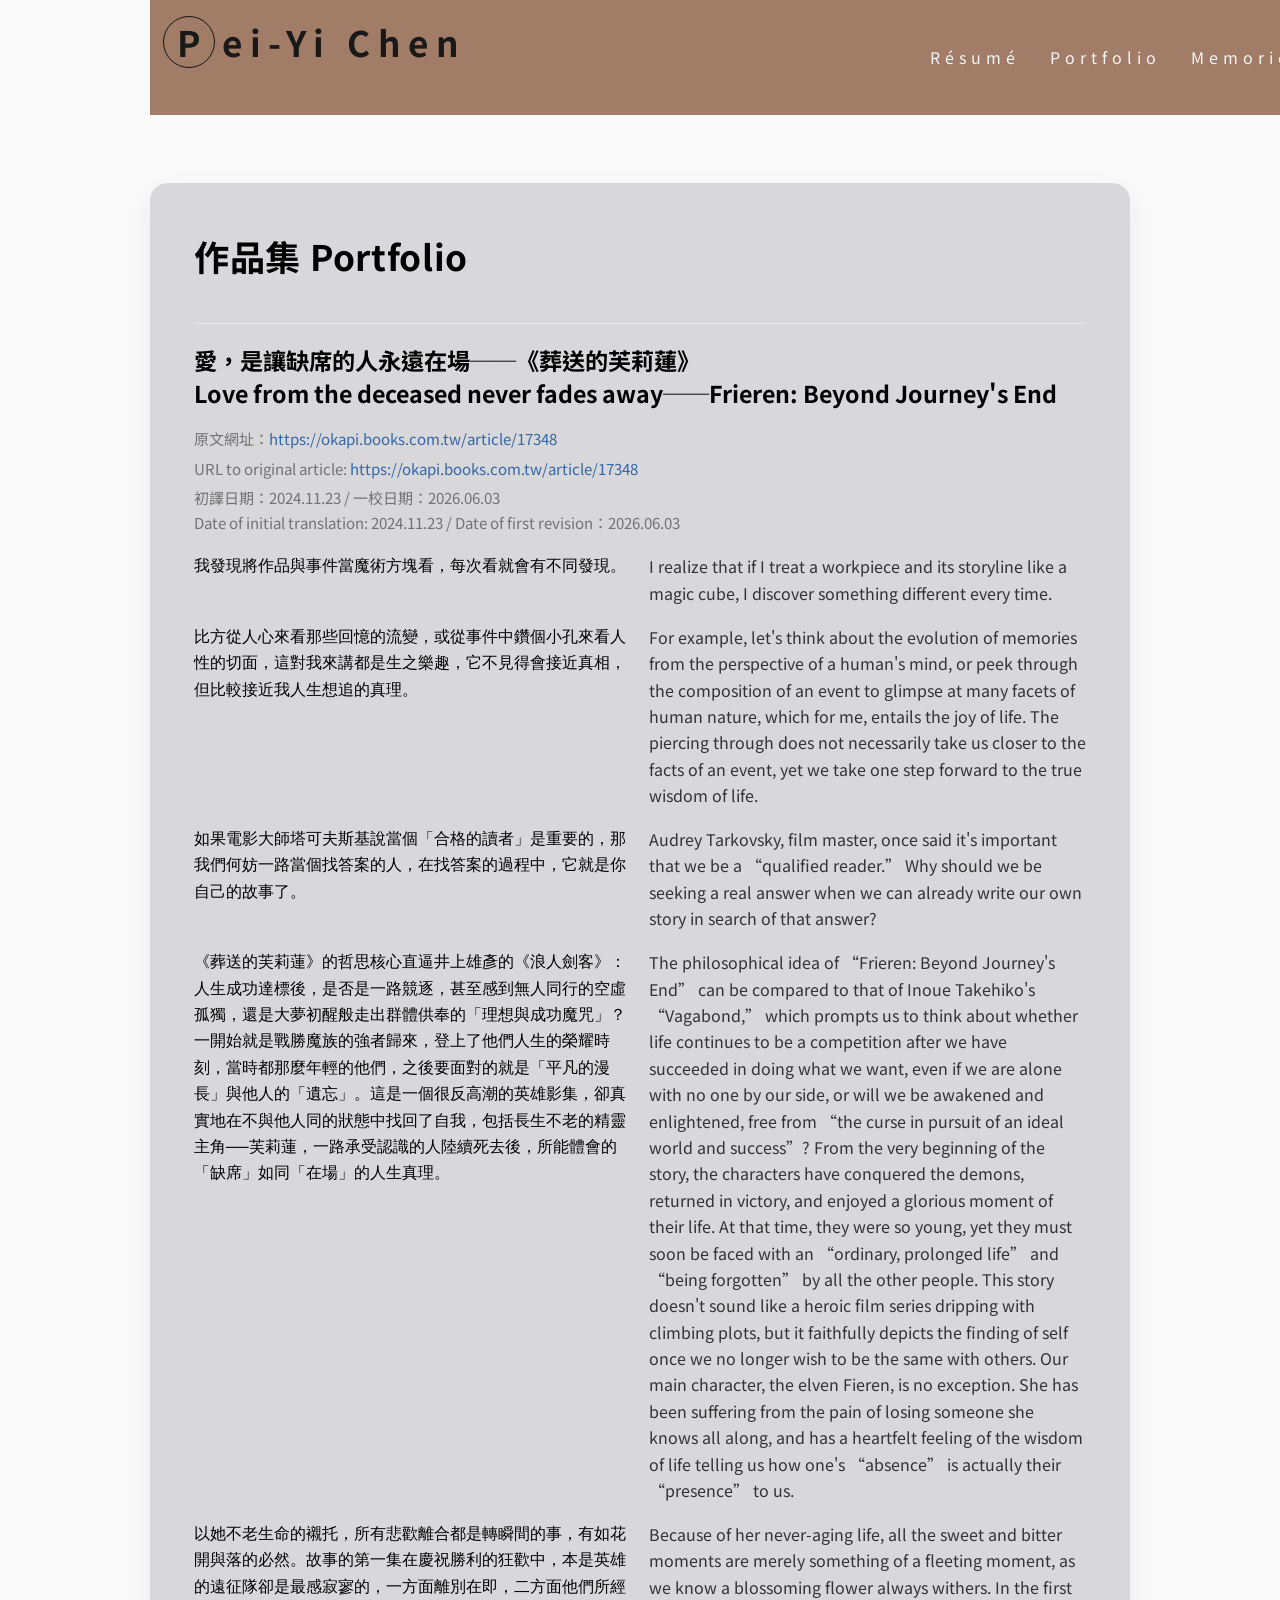
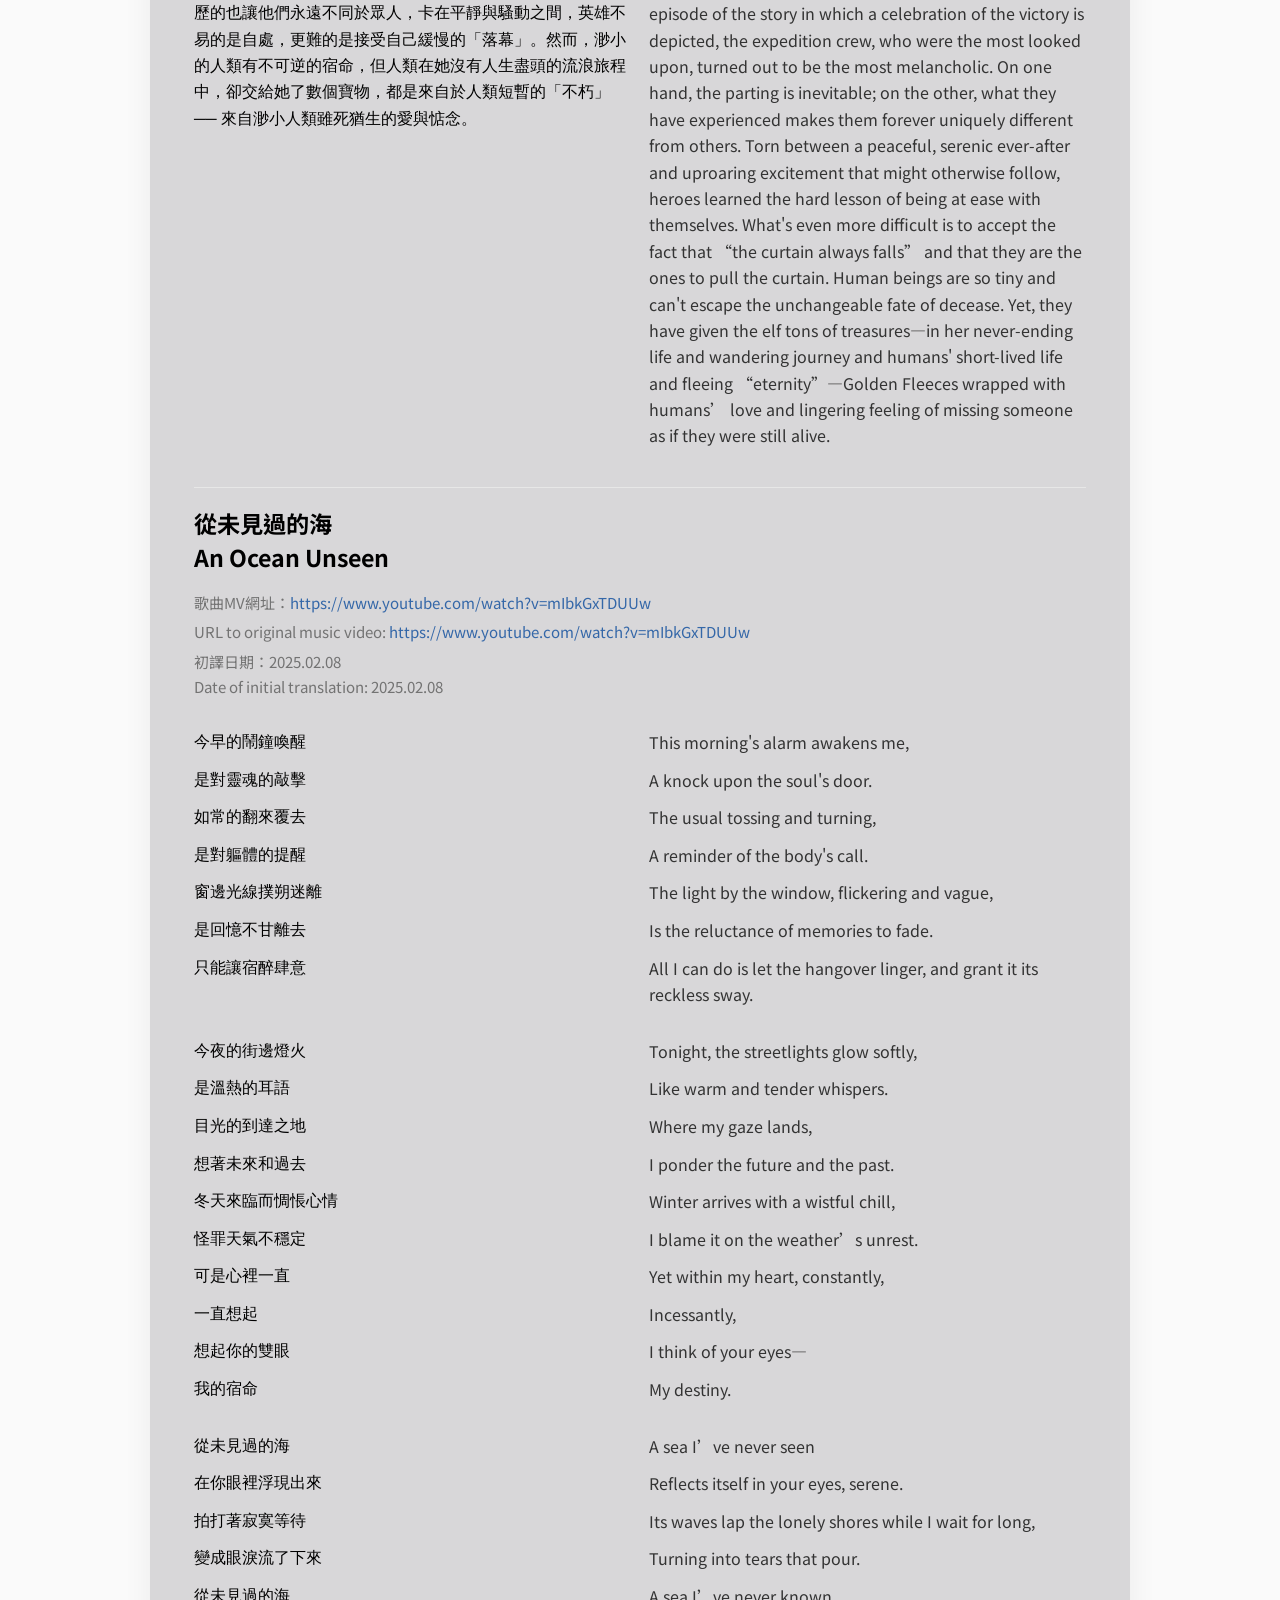
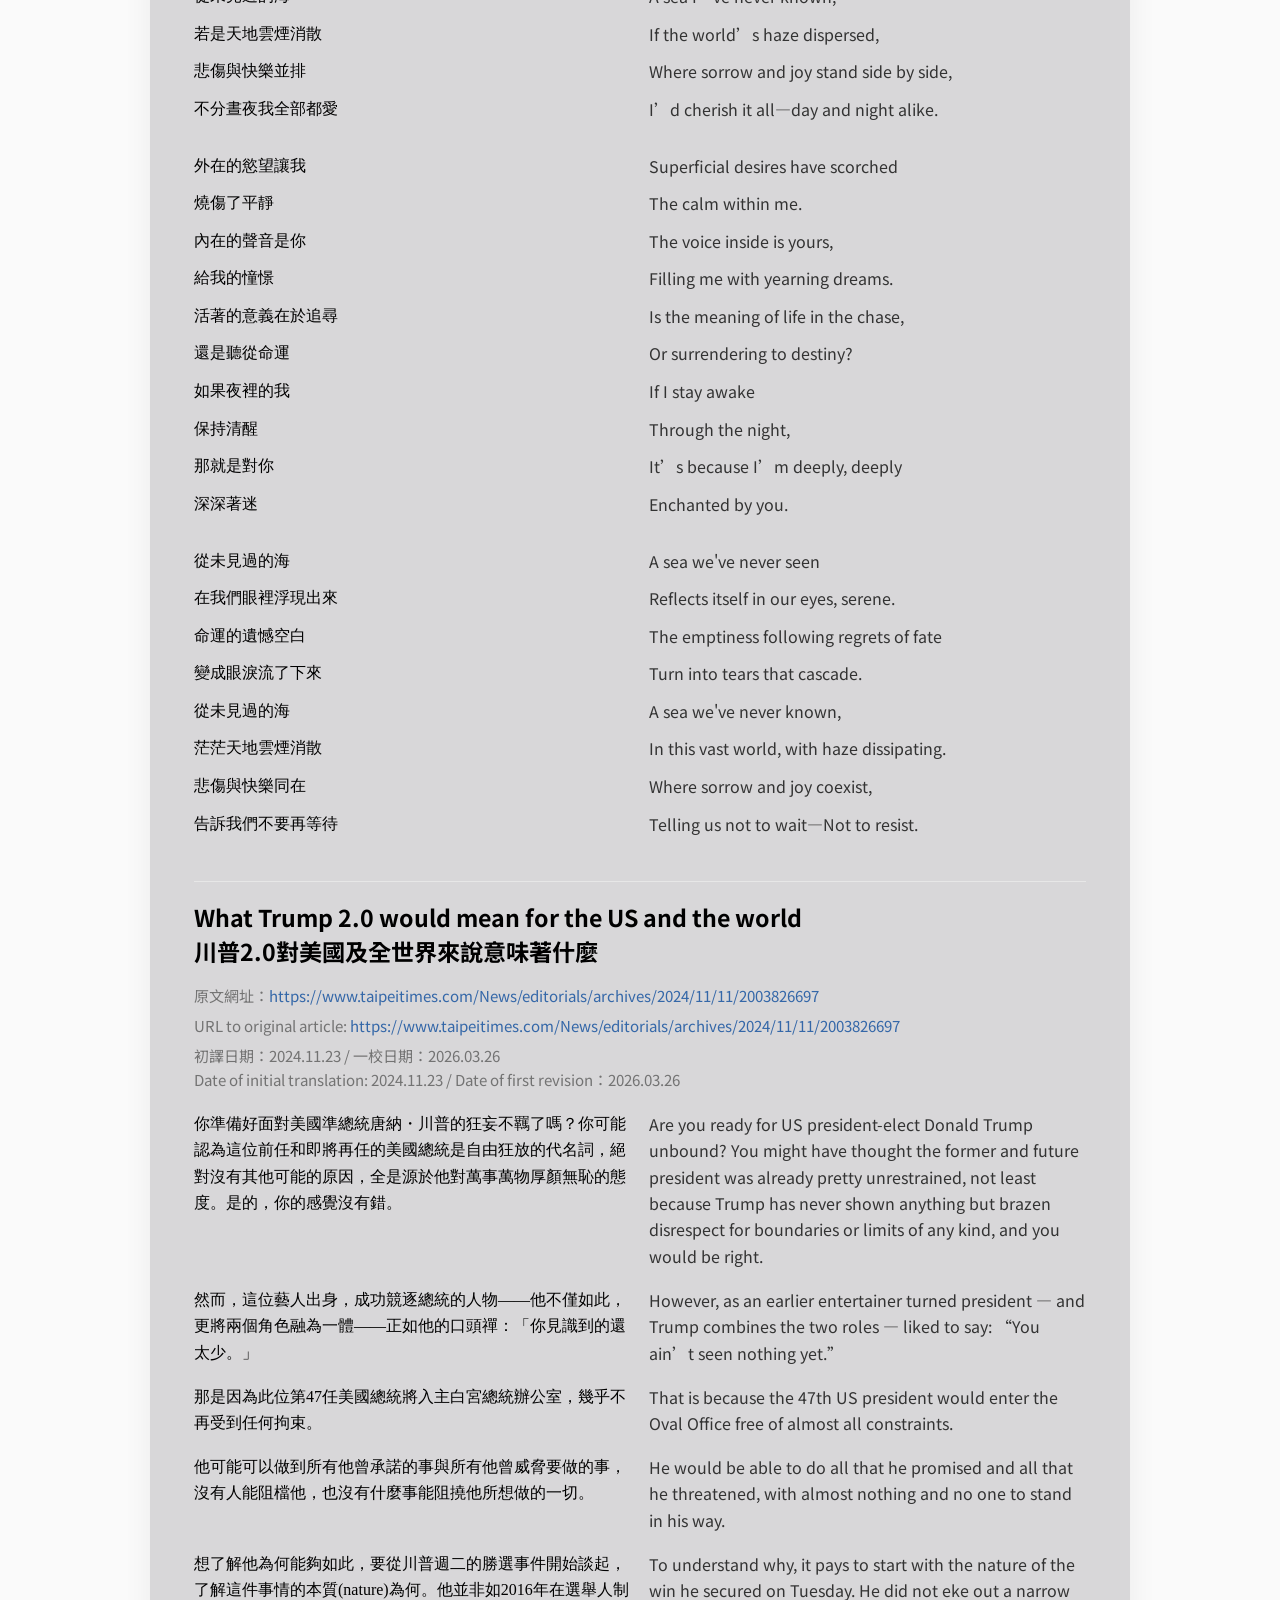
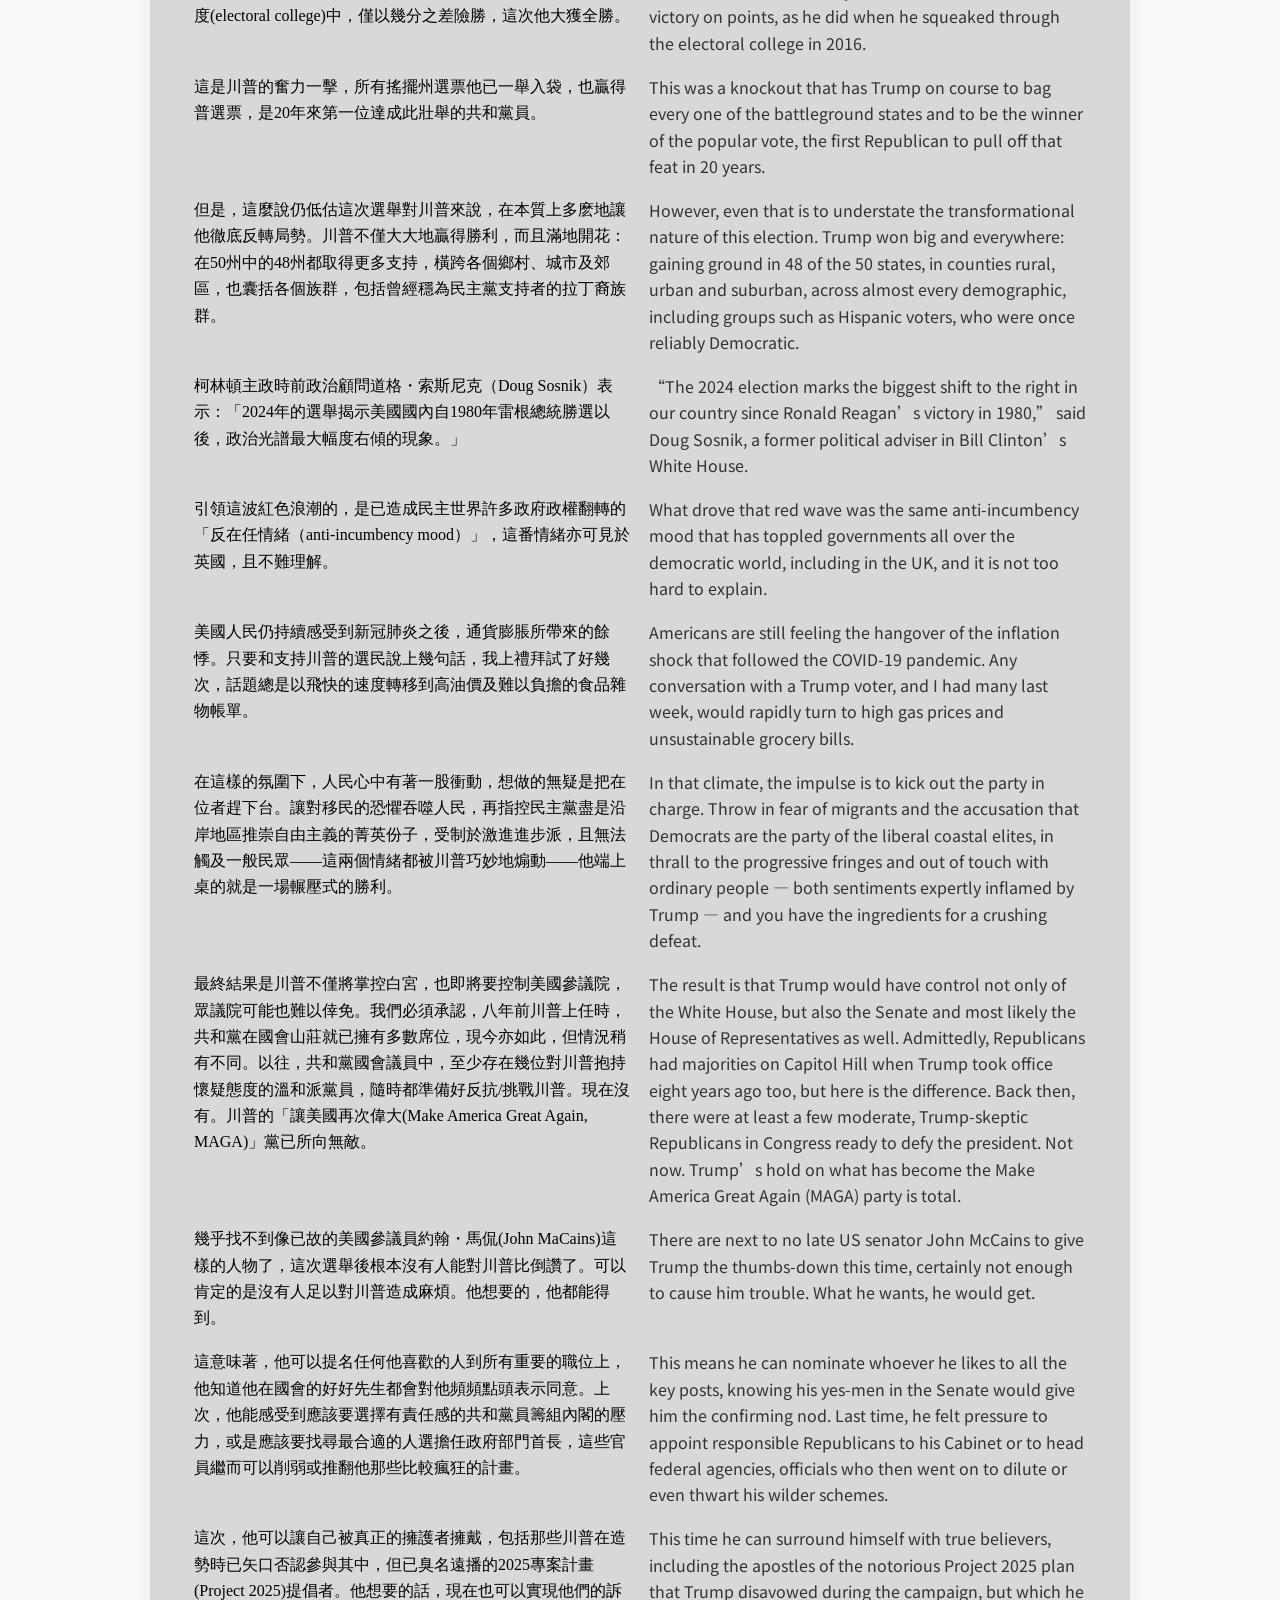
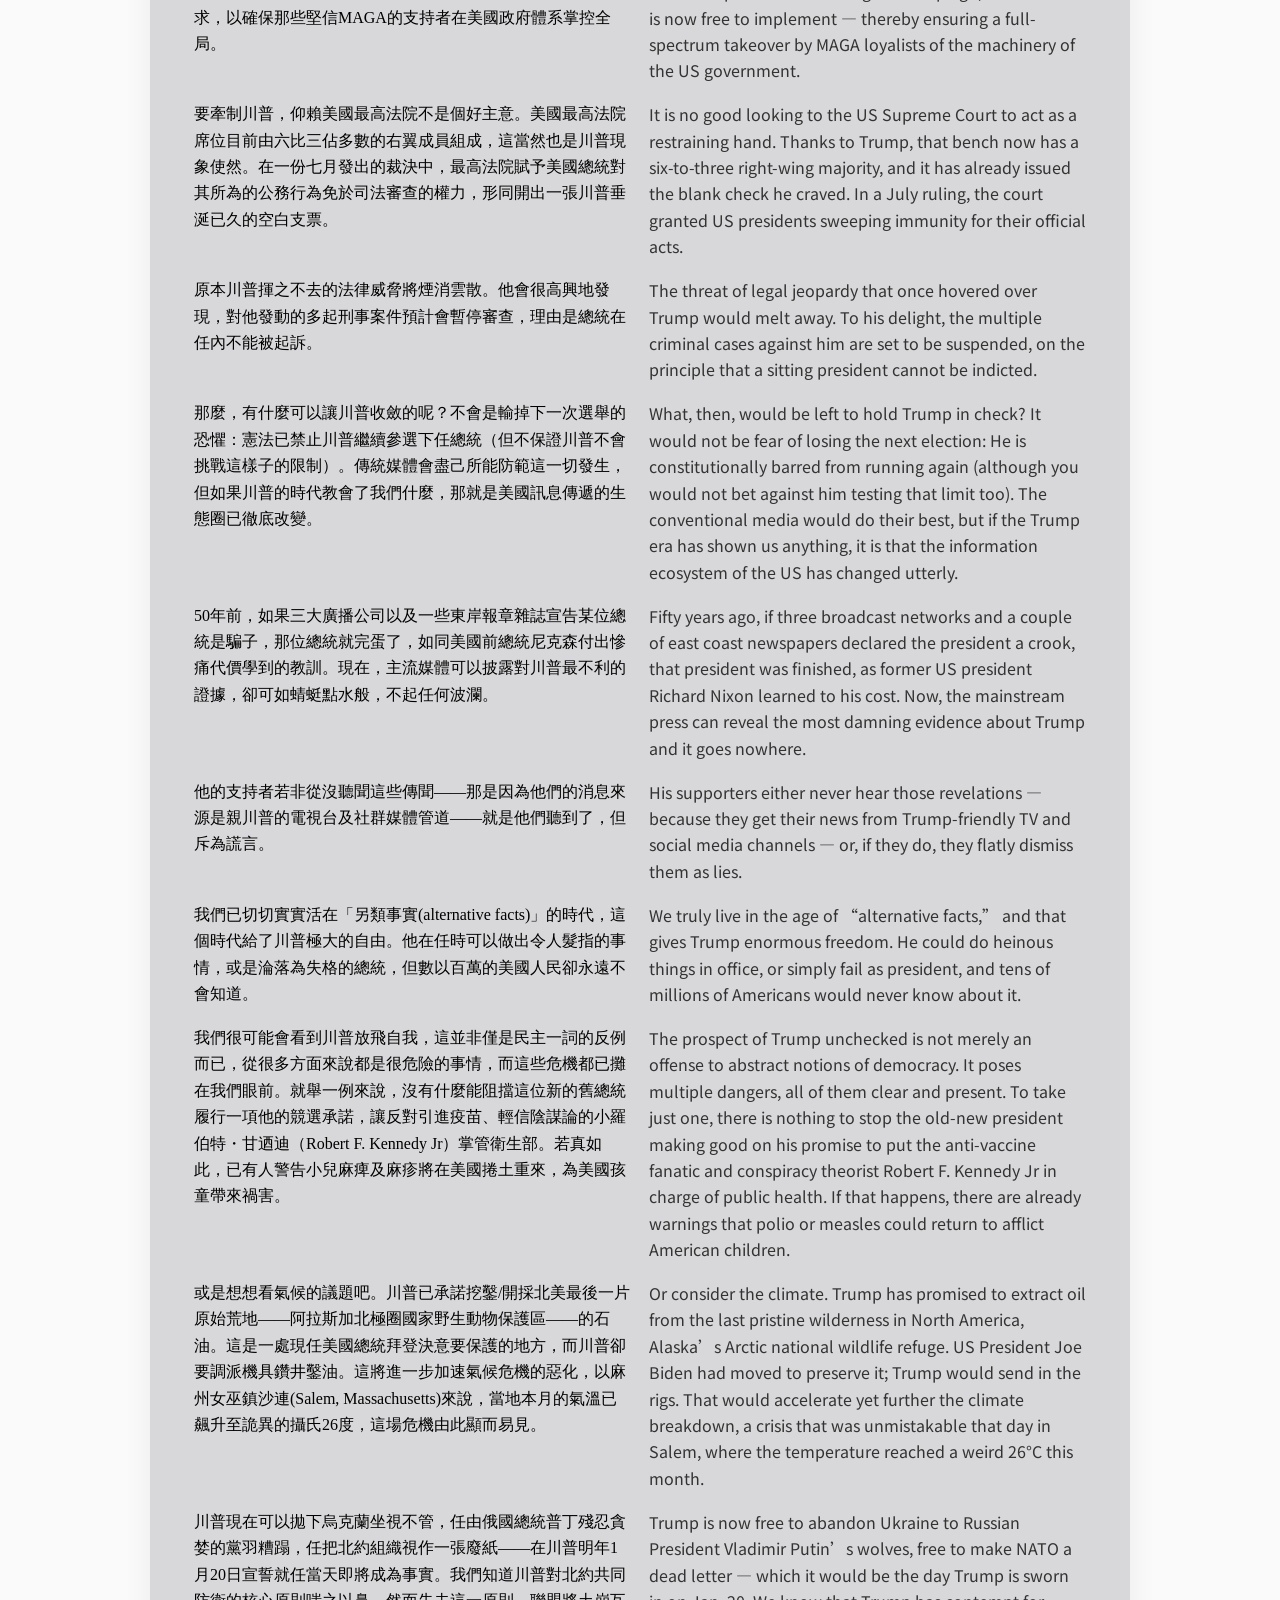
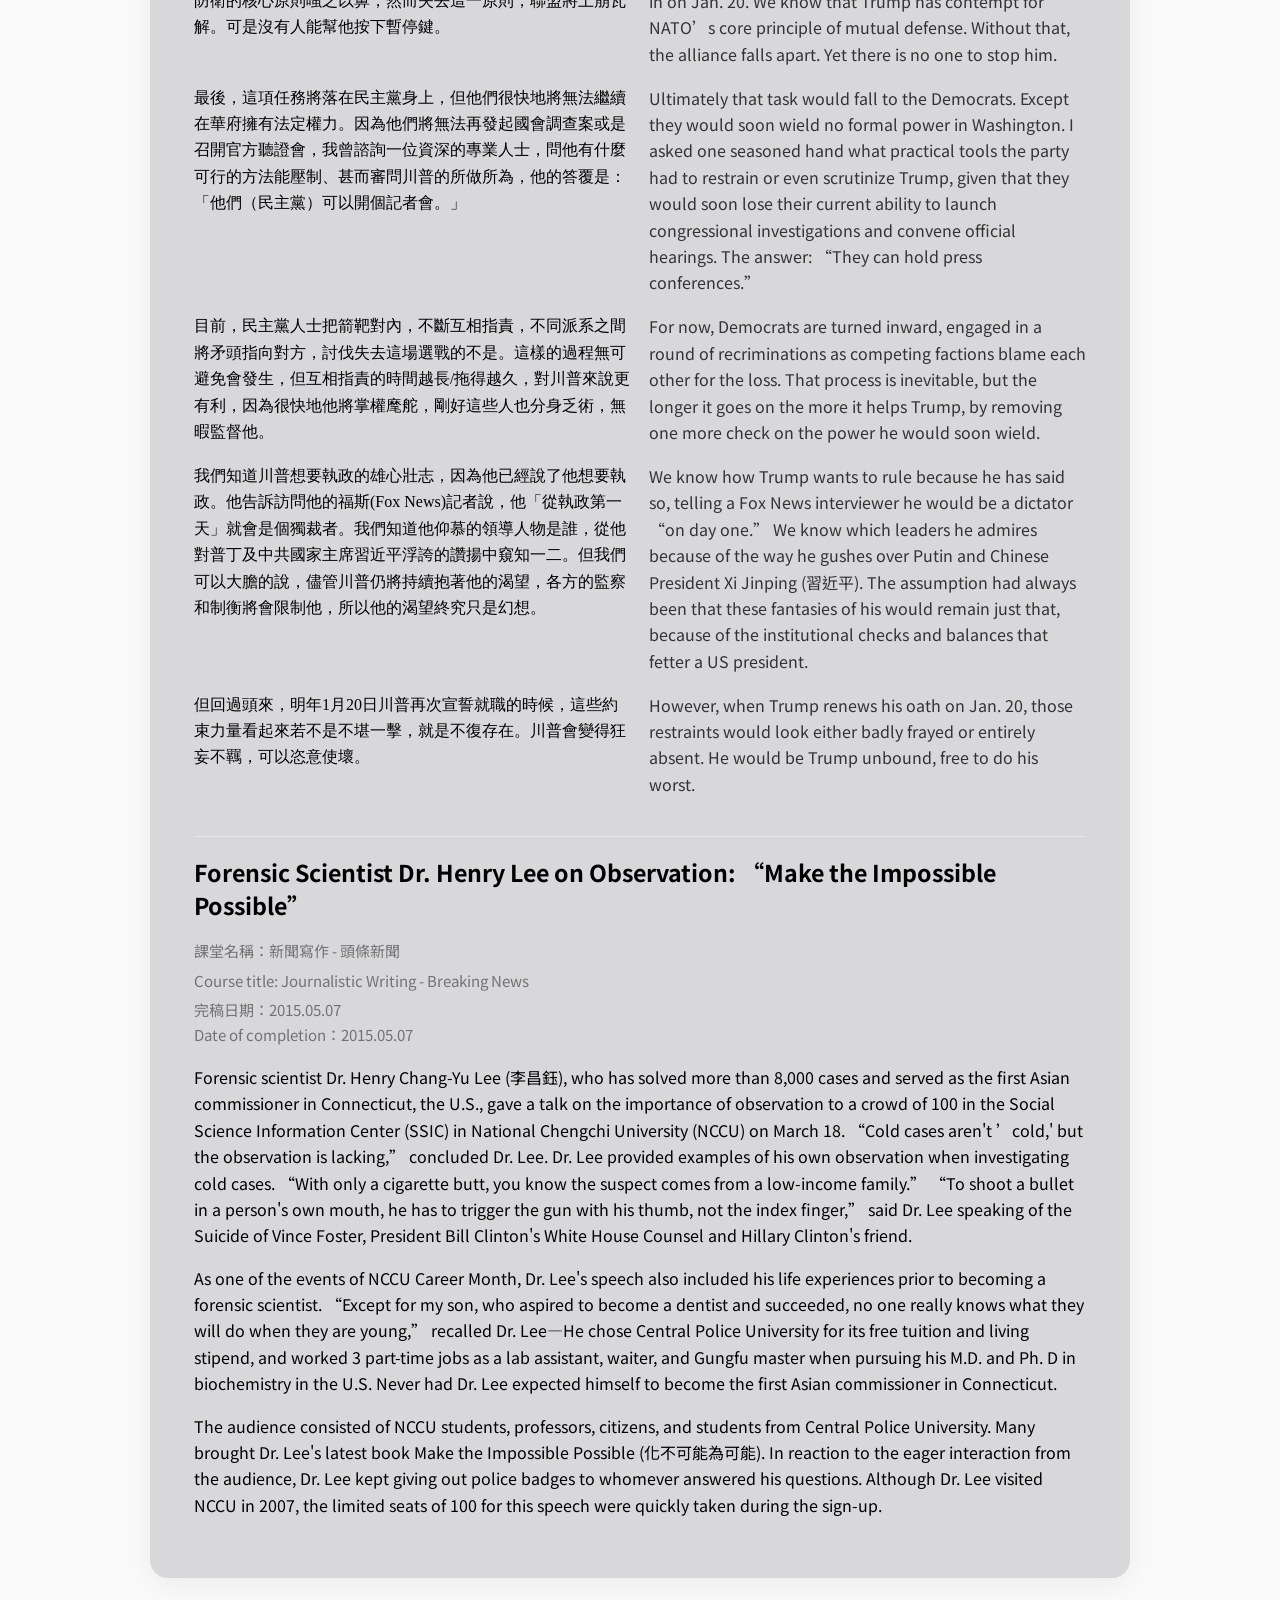
==== portfolio.html @ d0d91512 "add portfolio.html and common.css" ====
<!DOCTYPE html>
<html lang="zh-Hant">
<head>
  <meta charset="UTF-8">
  <meta name="viewport" content="width=device-width, initial-scale=1.0">
  <link rel="stylesheet" href="index.css" />
  <link rel="stylesheet" href="common.css" />
  <!-- <link rel="stylesheet" href="portfolio.css" /> -->
  <title>作品集 Portfolio</title>
  <style>
:root { color-scheme: light; }
body { font-family: -apple-system, BlinkMacSystemFont, "Segoe UI", "Noto Sans TC", "Noto Serif TC", Arial, sans-serif; line-height: 1.65; max-width: 980px; margin: 0 auto; padding: 48px 24px; color: #222; background: #fafafa; }
main { padding: 44px; border-radius: 18px; box-shadow: 0 8px 30px rgba(0,0,0,.06); }
h1 { font-size: 2.2rem; margin: 0 0 2rem; letter-spacing: .02em; }
h2 { font-size: 1.45rem; line-height: 1.45; margin: 2.4rem 0 1rem; padding-top: 1.2rem; border-top: 1px solid #e7e7e7; }
a { color: #3467a8; word-break: break-word; }
.meta { color: #737373; font-size: .94rem; margin: .3rem 0; }
.translation { display: grid; grid-template-columns: 1fr 1fr; gap: 18px; margin: 1.1rem 0; align-items: start; }
.translation p { margin: 0; }
.source { font-family: "Noto Serif TC", "PingFang TC", serif; }
.target { color: #333; }
.lyrics-grid { display: grid; grid-template-columns: 1fr; gap: 0; margin: 1.5rem 0; }
.lyric { margin: .35rem 0; }
.stanza-break { height: 1.2rem; }
.muted { color: #737373; }
@media (max-width: 760px) { main { padding: 26px; } .translation { grid-template-columns: 1fr; gap: 6px; border-left: 3px solid #eee; padding-left: 14px; } body { padding: 20px 12px; } }
@media print { body { background: white; padding: 0; } main { box-shadow: none; padding: 0; } a { color: inherit; } }
</style>
</head>
<body>
  <nav id="nav"></nav>
  <script type="module" src="script/navItems.js"></script>
<main>
<h1>作品集 Portfolio</h1>
<h2>愛，是讓缺席的人永遠在場──《葬送的芙莉蓮》<br>Love from the deceased never fades away──Frieren: Beyond Journey&#x27;s End</h2>
<p class="meta">原文網址：<a href="https://okapi.books.com.tw/article/17348" target="_blank" rel="noopener noreferrer">https://okapi.books.com.tw/article/17348</a></p>
<p class="meta">URL to original article: <a href="https://okapi.books.com.tw/article/17348" target="_blank" rel="noopener noreferrer">https://okapi.books.com.tw/article/17348</a></p>
<p class="meta">初譯日期：2024.11.23 / 一校日期：2026.06.03<br>
Date of initial translation: 2024.11.23 / Date of first revision：2026.06.03</p>
<div class="translation"><p class="source">我發現將作品與事件當魔術方塊看，每次看就會有不同發現。</p><p class="target">I realize that if I treat a workpiece and its storyline like a magic cube, I discover something different every time.</p></div>
<div class="translation"><p class="source">比方從人心來看那些回憶的流變，或從事件中鑽個小孔來看人性的切面，這對我來講都是生之樂趣，它不見得會接近真相，但比較接近我人生想追的真理。</p><p class="target">For example, let&#x27;s think about the evolution of memories from the perspective of a human&#x27;s mind, or peek through the composition of an event to glimpse at many facets of human nature, which for me, entails the joy of life. The piercing through does not necessarily take us closer to the facts of an event, yet we take one step forward to the true wisdom of life.</p></div>
<div class="translation"><p class="source">如果電影大師塔可夫斯基說當個「合格的讀者」是重要的，那我們何妨一路當個找答案的人，在找答案的過程中，它就是你自己的故事了。</p><p class="target">Audrey Tarkovsky, film master, once said it&#x27;s important that we be a “qualified reader.” Why should we be seeking a real answer when we can already write our own story in search of that answer?</p></div>
<div class="translation"><p class="source">《葬送的芙莉蓮》的哲思核心直逼井上雄彥的《浪人劍客》：人生成功達標後，是否是一路競逐，甚至感到無人同行的空虛孤獨，還是大夢初醒般走出群體供奉的「理想與成功魔咒」？一開始就是戰勝魔族的強者歸來，登上了他們人生的榮耀時刻，當時都那麼年輕的他們，之後要面對的就是「平凡的漫長」與他人的「遺忘」。這是一個很反高潮的英雄影集，卻真實地在不與他人同的狀態中找回了自我，包括長生不老的精靈主角──芙莉蓮，一路承受認識的人陸續死去後，所能體會的「缺席」如同「在場」的人生真理。</p><p class="target">The philosophical idea of “Frieren: Beyond Journey&#x27;s End” can be compared to that of Inoue Takehiko&#x27;s “Vagabond,” which prompts us to think about whether life continues to be a competition after we have succeeded in doing what we want, even if we are alone with no one by our side, or will we be awakened and enlightened, free from “the curse in pursuit of an ideal world and success”? From the very beginning of the story, the characters have conquered the demons, returned in victory, and enjoyed a glorious moment of their life. At that time, they were so young, yet they must soon be faced with an “ordinary, prolonged life” and “being forgotten” by all the other people. This story doesn&#x27;t sound like a heroic film series dripping with climbing plots, but it faithfully depicts the finding of self once we no longer wish to be the same with others. Our main character, the elven Fieren, is no exception. She has been suffering from the pain of losing someone she knows all along, and has a heartfelt feeling of the wisdom of life telling us how one&#x27;s “absence” is actually their “presence” to us.</p></div>
<div class="translation"><p class="source">以她不老生命的襯托，所有悲歡離合都是轉瞬間的事，有如花開與落的必然。故事的第一集在慶祝勝利的狂歡中，本是英雄的遠征隊卻是最感寂寥的，一方面離別在即，二方面他們所經歷的也讓他們永遠不同於眾人，卡在平靜與騷動之間，英雄不易的是自處，更難的是接受自己緩慢的「落幕」。然而，渺小的人類有不可逆的宿命，但人類在她沒有人生盡頭的流浪旅程中，卻交給她了數個寶物，都是來自於人類短暫的「不朽」── 來自渺小人類雖死猶生的愛與惦念。</p><p class="target">Because of her never-aging life, all the sweet and bitter moments are merely something of a fleeting moment, as we know a blossoming flower always withers. In the first episode of the story in which a celebration of the victory is depicted, the expedition crew, who were the most looked upon, turned out to be the most melancholic. On one hand, the parting is inevitable; on the other, what they have experienced makes them forever uniquely different from others. Torn between a peaceful, serenic ever-after and uproaring excitement that might otherwise follow, heroes learned the hard lesson of being at ease with themselves. What&#x27;s even more difficult is to accept the fact that “the curtain always falls” and that they are the ones to pull the curtain. Human beings are so tiny and can&#x27;t escape the unchangeable fate of decease. Yet, they have given the elf tons of treasures—in her never-ending life and wandering journey and humans&#x27; short-lived life and fleeing “eternity”—Golden Fleeces wrapped with humans’ love and lingering feeling of missing someone as if they were still alive.</p></div>
<h2>從未見過的海<br>An Ocean Unseen</h2>
<p class="meta">歌曲MV網址：<a href="https://www.youtube.com/watch?v=mIbkGxTDUUw" target="_blank" rel="noopener noreferrer">https://www.youtube.com/watch?v=mIbkGxTDUUw</a></p>
<p class="meta">URL to original music video: <a href="https://www.youtube.com/watch?v=mIbkGxTDUUw" target="_blank" rel="noopener noreferrer">https://www.youtube.com/watch?v=mIbkGxTDUUw</a></p>
<p class="meta">初譯日期：2025.02.08<br>
Date of initial translation: 2025.02.08</p>
<div class="lyrics-grid">
<div class="translation lyric"><p class="source">今早的鬧鐘喚醒</p><p class="target">This morning&#x27;s alarm awakens me,</p></div>
<div class="translation lyric"><p class="source">是對靈魂的敲擊</p><p class="target">A knock upon the soul&#x27;s door.</p></div>
<div class="translation lyric"><p class="source">如常的翻來覆去</p><p class="target">The usual tossing and turning,</p></div>
<div class="translation lyric"><p class="source">是對軀體的提醒</p><p class="target">A reminder of the body&#x27;s call.</p></div>
<div class="translation lyric"><p class="source">窗邊光線撲朔迷離</p><p class="target">The light by the window, flickering and vague,</p></div>
<div class="translation lyric"><p class="source">是回憶不甘離去</p><p class="target">Is the reluctance of memories to fade.</p></div>
<div class="translation lyric"><p class="source">只能讓宿醉肆意</p><p class="target">All I can do is let the hangover linger, and grant it its reckless sway.</p></div>
<div class="stanza-break"></div>
<div class="translation lyric"><p class="source">今夜的街邊燈火</p><p class="target">Tonight, the streetlights glow softly,</p></div>
<div class="translation lyric"><p class="source">是溫熱的耳語</p><p class="target">Like warm and tender whispers.</p></div>
<div class="translation lyric"><p class="source">目光的到達之地</p><p class="target">Where my gaze lands,</p></div>
<div class="translation lyric"><p class="source">想著未來和過去</p><p class="target">I ponder the future and the past.</p></div>
<div class="translation lyric"><p class="source">冬天來臨而惆悵心情</p><p class="target">Winter arrives with a wistful chill,</p></div>
<div class="translation lyric"><p class="source">怪罪天氣不穩定</p><p class="target">I blame it on the weather’s unrest.</p></div>
<div class="translation lyric"><p class="source">可是心裡一直</p><p class="target">Yet within my heart, constantly,</p></div>
<div class="translation lyric"><p class="source">一直想起</p><p class="target">Incessantly,</p></div>
<div class="translation lyric"><p class="source">想起你的雙眼</p><p class="target">I think of your eyes—</p></div>
<div class="translation lyric"><p class="source">我的宿命</p><p class="target">My destiny.</p></div>
<div class="stanza-break"></div>
<div class="translation lyric"><p class="source">從未見過的海</p><p class="target">A sea I’ve never seen</p></div>
<div class="translation lyric"><p class="source">在你眼裡浮現出來</p><p class="target">Reflects itself in your eyes, serene.</p></div>
<div class="translation lyric"><p class="source">拍打著寂寞等待</p><p class="target">Its waves lap the lonely shores while I wait for long,</p></div>
<div class="translation lyric"><p class="source">變成眼淚流了下來</p><p class="target">Turning into tears that pour.</p></div>
<div class="translation lyric"><p class="source">從未見過的海</p><p class="target">A sea I’ve never known,</p></div>
<div class="translation lyric"><p class="source">若是天地雲煙消散</p><p class="target">If the world’s haze dispersed,</p></div>
<div class="translation lyric"><p class="source">悲傷與快樂並排</p><p class="target">Where sorrow and joy stand side by side,</p></div>
<div class="translation lyric"><p class="source">不分晝夜我全部都愛</p><p class="target">I’d cherish it all—day and night alike.</p></div>
<div class="stanza-break"></div>
<div class="translation lyric"><p class="source">外在的慾望讓我</p><p class="target">Superficial desires have scorched</p></div>
<div class="translation lyric"><p class="source">燒傷了平靜</p><p class="target">The calm within me.</p></div>
<div class="translation lyric"><p class="source">內在的聲音是你</p><p class="target">The voice inside is yours,</p></div>
<div class="translation lyric"><p class="source">給我的憧憬</p><p class="target">Filling me with yearning dreams.</p></div>
<div class="translation lyric"><p class="source">活著的意義在於追尋</p><p class="target">Is the meaning of life in the chase,</p></div>
<div class="translation lyric"><p class="source">還是聽從命運</p><p class="target">Or surrendering to destiny?</p></div>
<div class="translation lyric"><p class="source">如果夜裡的我</p><p class="target">If I stay awake</p></div>
<div class="translation lyric"><p class="source">保持清醒</p><p class="target">Through the night,</p></div>
<div class="translation lyric"><p class="source">那就是對你</p><p class="target">It’s because I’m deeply, deeply</p></div>
<div class="translation lyric"><p class="source">深深著迷</p><p class="target">Enchanted by you.</p></div>
<div class="stanza-break"></div>
<div class="translation lyric"><p class="source">從未見過的海</p><p class="target">A sea we&#x27;ve never seen</p></div>
<div class="translation lyric"><p class="source">在我們眼裡浮現出來</p><p class="target">Reflects itself in our eyes, serene.</p></div>
<div class="translation lyric"><p class="source">命運的遺憾空白</p><p class="target">The emptiness following regrets of fate</p></div>
<div class="translation lyric"><p class="source">變成眼淚流了下來</p><p class="target">Turn into tears that cascade.</p></div>
<div class="translation lyric"><p class="source">從未見過的海</p><p class="target">A sea we&#x27;ve never known,</p></div>
<div class="translation lyric"><p class="source">茫茫天地雲煙消散</p><p class="target">In this vast world, with haze dissipating.</p></div>
<div class="translation lyric"><p class="source">悲傷與快樂同在</p><p class="target">Where sorrow and joy coexist,</p></div>
<div class="translation lyric"><p class="source">告訴我們不要再等待</p><p class="target">Telling us not to wait—Not to resist.</p></div>
</div>
<h2>What Trump 2.0 would mean for the US and the world<br>川普2.0對美國及全世界來說意味著什麼</h2>
<p class="meta">原文網址：<a href="https://www.taipeitimes.com/News/editorials/archives/2024/11/11/2003826697" target="_blank" rel="noopener noreferrer">https://www.taipeitimes.com/News/editorials/archives/2024/11/11/2003826697</a></p>
<p class="meta">URL to original article: <a href="https://www.taipeitimes.com/News/editorials/archives/2024/11/11/2003826697" target="_blank" rel="noopener noreferrer">https://www.taipeitimes.com/News/editorials/archives/2024/11/11/2003826697</a></p>
<p class="meta">初譯日期：2024.11.23 / 一校日期：2026.03.26<br>
Date of initial translation: 2024.11.23 / Date of first revision：2026.03.26</p>
<div class="translation"><p class="source">你準備好面對美國準總統唐納・川普的狂妄不羈了嗎？你可能認為這位前任和即將再任的美國總統是自由狂放的代名詞，絕對沒有其他可能的原因，全是源於他對萬事萬物厚顏無恥的態度。是的，你的感覺沒有錯。</p><p class="target">Are you ready for US president-elect Donald Trump unbound? You might have thought the former and future president was already pretty unrestrained, not least because Trump has never shown anything but brazen disrespect for boundaries or limits of any kind, and you would be right.</p></div>
<div class="translation"><p class="source">然而，這位藝人出身，成功競逐總統的人物——他不僅如此，更將兩個角色融為一體——正如他的口頭禪：「你見識到的還太少。」</p><p class="target">However, as an earlier entertainer turned president — and Trump combines the two roles — liked to say: “You ain’t seen nothing yet.”</p></div>
<div class="translation"><p class="source">那是因為此位第47任美國總統將入主白宮總統辦公室，幾乎不再受到任何拘束。</p><p class="target">That is because the 47th US president would enter the Oval Office free of almost all constraints.</p></div>
<div class="translation"><p class="source">他可能可以做到所有他曾承諾的事與所有他曾威脅要做的事，沒有人能阻檔他，也沒有什麼事能阻撓他所想做的一切。</p><p class="target">He would be able to do all that he promised and all that he threatened, with almost nothing and no one to stand in his way.</p></div>
<div class="translation"><p class="source">想了解他為何能夠如此，要從川普週二的勝選事件開始談起，了解這件事情的本質(nature)為何。他並非如2016年在選舉人制度(electoral college)中，僅以幾分之差險勝，這次他大獲全勝。</p><p class="target">To understand why, it pays to start with the nature of the win he secured on Tuesday. He did not eke out a narrow victory on points, as he did when he squeaked through the electoral college in 2016.</p></div>
<div class="translation"><p class="source">這是川普的奮力一擊，所有搖擺州選票他已一舉入袋，也贏得普選票，是20年來第一位達成此壯舉的共和黨員。</p><p class="target">This was a knockout that has Trump on course to bag every one of the battleground states and to be the winner of the popular vote, the first Republican to pull off that feat in 20 years.</p></div>
<div class="translation"><p class="source">但是，這麼說仍低估這次選舉對川普來說，在本質上多麽地讓他徹底反轉局勢。川普不僅大大地贏得勝利，而且滿地開花：在50州中的48州都取得更多支持，橫跨各個鄉村、城市及郊區，也囊括各個族群，包括曾經穩為民主黨支持者的拉丁裔族群。</p><p class="target">However, even that is to understate the transformational nature of this election. Trump won big and everywhere: gaining ground in 48 of the 50 states, in counties rural, urban and suburban, across almost every demographic, including groups such as Hispanic voters, who were once reliably Democratic.</p></div>
<div class="translation"><p class="source">柯林頓主政時前政治顧問道格・索斯尼克（Doug Sosnik）表示：「2024年的選舉揭示美國國內自1980年雷根總統勝選以後，政治光譜最大幅度右傾的現象。」</p><p class="target">“The 2024 election marks the biggest shift to the right in our country since Ronald Reagan’s victory in 1980,” said Doug Sosnik, a former political adviser in Bill Clinton’s White House.</p></div>
<div class="translation"><p class="source">引領這波紅色浪潮的，是已造成民主世界許多政府政權翻轉的「反在任情緒（anti-incumbency mood）」，這番情緒亦可見於英國，且不難理解。</p><p class="target">What drove that red wave was the same anti-incumbency mood that has toppled governments all over the democratic world, including in the UK, and it is not too hard to explain.</p></div>
<div class="translation"><p class="source">美國人民仍持續感受到新冠肺炎之後，通貨膨脹所帶來的餘悸。只要和支持川普的選民說上幾句話，我上禮拜試了好幾次，話題總是以飛快的速度轉移到高油價及難以負擔的食品雜物帳單。</p><p class="target">Americans are still feeling the hangover of the inflation shock that followed the COVID-19 pandemic. Any conversation with a Trump voter, and I had many last week, would rapidly turn to high gas prices and unsustainable grocery bills.</p></div>
<div class="translation"><p class="source">在這樣的氛圍下，人民心中有著一股衝動，想做的無疑是把在位者趕下台。讓對移民的恐懼吞噬人民，再指控民主黨盡是沿岸地區推崇自由主義的菁英份子，受制於激進進步派，且無法觸及一般民眾——這兩個情緒都被川普巧妙地煽動——他端上桌的就是一場輾壓式的勝利。</p><p class="target">In that climate, the impulse is to kick out the party in charge. Throw in fear of migrants and the accusation that Democrats are the party of the liberal coastal elites, in thrall to the progressive fringes and out of touch with ordinary people — both sentiments expertly inflamed by Trump — and you have the ingredients for a crushing defeat.</p></div>
<div class="translation"><p class="source">最終結果是川普不僅將掌控白宮，也即將要控制美國參議院，眾議院可能也難以倖免。我們必須承認，八年前川普上任時，共和黨在國會山莊就已擁有多數席位，現今亦如此，但情況稍有不同。以往，共和黨國會議員中，至少存在幾位對川普抱持懷疑態度的溫和派黨員，隨時都準備好反抗/挑戰川普。現在沒有。川普的「讓美國再次偉大(Make America Great Again, MAGA)」黨已所向無敵。</p><p class="target">The result is that Trump would have control not only of the White House, but also the Senate and most likely the House of Representatives as well. Admittedly, Republicans had majorities on Capitol Hill when Trump took office eight years ago too, but here is the difference. Back then, there were at least a few moderate, Trump-skeptic Republicans in Congress ready to defy the president. Not now. Trump’s hold on what has become the Make America Great Again (MAGA) party is total.</p></div>
<div class="translation"><p class="source">幾乎找不到像已故的美國參議員約翰・馬侃(John MaCains)這樣的人物了，這次選舉後根本沒有人能對川普比倒讚了。可以肯定的是沒有人足以對川普造成麻煩。他想要的，他都能得到。</p><p class="target">There are next to no late US senator John McCains to give Trump the thumbs-down this time, certainly not enough to cause him trouble. What he wants, he would get.</p></div>
<div class="translation"><p class="source">這意味著，他可以提名任何他喜歡的人到所有重要的職位上，他知道他在國會的好好先生都會對他頻頻點頭表示同意。上次，他能感受到應該要選擇有責任感的共和黨員籌組內閣的壓力，或是應該要找尋最合適的人選擔任政府部門首長，這些官員繼而可以削弱或推翻他那些比較瘋狂的計畫。</p><p class="target">This means he can nominate whoever he likes to all the key posts, knowing his yes-men in the Senate would give him the confirming nod. Last time, he felt pressure to appoint responsible Republicans to his Cabinet or to head federal agencies, officials who then went on to dilute or even thwart his wilder schemes.</p></div>
<div class="translation"><p class="source">這次，他可以讓自己被真正的擁護者擁戴，包括那些川普在造勢時已矢口否認參與其中，但已臭名遠播的2025專案計畫(Project 2025)提倡者。他想要的話，現在也可以實現他們的訴求，以確保那些堅信MAGA的支持者在美國政府體系掌控全局。</p><p class="target">This time he can surround himself with true believers, including the apostles of the notorious Project 2025 plan that Trump disavowed during the campaign, but which he is now free to implement — thereby ensuring a full-spectrum takeover by MAGA loyalists of the machinery of the US government.</p></div>
<div class="translation"><p class="source">要牽制川普，仰賴美國最高法院不是個好主意。美國最高法院席位目前由六比三佔多數的右翼成員組成，這當然也是川普現象使然。在一份七月發出的裁決中，最高法院賦予美國總統對其所為的公務行為免於司法審查的權力，形同開出一張川普垂涎已久的空白支票。</p><p class="target">It is no good looking to the US Supreme Court to act as a restraining hand. Thanks to Trump, that bench now has a six-to-three right-wing majority, and it has already issued the blank check he craved. In a July ruling, the court granted US presidents sweeping immunity for their official acts.</p></div>
<div class="translation"><p class="source">原本川普揮之不去的法律威脅將煙消雲散。他會很高興地發現，對他發動的多起刑事案件預計會暫停審查，理由是總統在任內不能被起訴。</p><p class="target">The threat of legal jeopardy that once hovered over Trump would melt away. To his delight, the multiple criminal cases against him are set to be suspended, on the principle that a sitting president cannot be indicted.</p></div>
<div class="translation"><p class="source">那麼，有什麼可以讓川普收斂的呢？不會是輸掉下一次選舉的恐懼：憲法已禁止川普繼續參選下任總統（但不保證川普不會挑戰這樣子的限制）。傳統媒體會盡己所能防範這一切發生，但如果川普的時代教會了我們什麼，那就是美國訊息傳遞的生態圈已徹底改變。</p><p class="target">What, then, would be left to hold Trump in check? It would not be fear of losing the next election: He is constitutionally barred from running again (although you would not bet against him testing that limit too). The conventional media would do their best, but if the Trump era has shown us anything, it is that the information ecosystem of the US has changed utterly.</p></div>
<div class="translation"><p class="source">50年前，如果三大廣播公司以及一些東岸報章雜誌宣告某位總統是騙子，那位總統就完蛋了，如同美國前總統尼克森付出慘痛代價學到的教訓。現在，主流媒體可以披露對川普最不利的證據，卻可如蜻蜓點水般，不起任何波瀾。</p><p class="target">Fifty years ago, if three broadcast networks and a couple of east coast newspapers declared the president a crook, that president was finished, as former US president Richard Nixon learned to his cost. Now, the mainstream press can reveal the most damning evidence about Trump and it goes nowhere.</p></div>
<div class="translation"><p class="source">他的支持者若非從沒聽聞這些傳聞——那是因為他們的消息來源是親川普的電視台及社群媒體管道——就是他們聽到了，但斥為謊言。</p><p class="target">His supporters either never hear those revelations — because they get their news from Trump-friendly TV and social media channels — or, if they do, they flatly dismiss them as lies.</p></div>
<div class="translation"><p class="source">我們已切切實實活在「另類事實(alternative facts)」的時代，這個時代給了川普極大的自由。他在任時可以做出令人髮指的事情，或是淪落為失格的總統，但數以百萬的美國人民卻永遠不會知道。</p><p class="target">We truly live in the age of “alternative facts,” and that gives Trump enormous freedom. He could do heinous things in office, or simply fail as president, and tens of millions of Americans would never know about it.</p></div>
<div class="translation"><p class="source">我們很可能會看到川普放飛自我，這並非僅是民主一詞的反例而已，從很多方面來說都是很危險的事情，而這些危機都已攤在我們眼前。就舉一例來說，沒有什麼能阻擋這位新的舊總統履行一項他的競選承諾，讓反對引進疫苗、輕信陰謀論的小羅伯特・甘迺迪（Robert F. Kennedy Jr）掌管衛生部。若真如此，已有人警告小兒麻痺及麻疹將在美國捲土重來，為美國孩童帶來禍害。</p><p class="target">The prospect of Trump unchecked is not merely an offense to abstract notions of democracy. It poses multiple dangers, all of them clear and present. To take just one, there is nothing to stop the old-new president making good on his promise to put the anti-vaccine fanatic and conspiracy theorist Robert F. Kennedy Jr in charge of public health. If that happens, there are already warnings that polio or measles could return to afflict American children.</p></div>
<div class="translation"><p class="source">或是想想看氣候的議題吧。川普已承諾挖鑿/開採北美最後一片原始荒地——阿拉斯加北極圈國家野生動物保護區——的石油。這是一處現任美國總統拜登決意要保護的地方，而川普卻要調派機具鑽井鑿油。這將進一步加速氣候危機的惡化，以麻州女巫鎮沙連(Salem, Massachusetts)來說，當地本月的氣溫已飆升至詭異的攝氏26度，這場危機由此顯而易見。</p><p class="target">Or consider the climate. Trump has promised to extract oil from the last pristine wilderness in North America, Alaska’s Arctic national wildlife refuge. US President Joe Biden had moved to preserve it; Trump would send in the rigs. That would accelerate yet further the climate breakdown, a crisis that was unmistakable that day in Salem, where the temperature reached a weird 26°C this month.</p></div>
<div class="translation"><p class="source">川普現在可以拋下烏克蘭坐視不管，任由俄國總統普丁殘忍貪婪的黨羽糟蹋，任把北約組織視作一張廢紙——在川普明年1月20日宣誓就任當天即將成為事實。我們知道川普對北約共同防衛的核心原則嗤之以鼻，然而失去這一原則，聯盟將土崩瓦解。可是沒有人能幫他按下暫停鍵。</p><p class="target">Trump is now free to abandon Ukraine to Russian President Vladimir Putin’s wolves, free to make NATO a dead letter — which it would be the day Trump is sworn in on Jan. 20. We know that Trump has contempt for NATO’s core principle of mutual defense. Without that, the alliance falls apart. Yet there is no one to stop him.</p></div>
<div class="translation"><p class="source">最後，這項任務將落在民主黨身上，但他們很快地將無法繼續在華府擁有法定權力。因為他們將無法再發起國會調查案或是召開官方聽證會，我曾諮詢一位資深的專業人士，問他有什麼可行的方法能壓制、甚而審問川普的所做所為，他的答覆是：「他們（民主黨）可以開個記者會。」</p><p class="target">Ultimately that task would fall to the Democrats. Except they would soon wield no formal power in Washington. I asked one seasoned hand what practical tools the party had to restrain or even scrutinize Trump, given that they would soon lose their current ability to launch congressional investigations and convene official hearings. The answer: “They can hold press conferences.”</p></div>
<div class="translation"><p class="source">目前，民主黨人士把箭靶對內，不斷互相指責，不同派系之間將矛頭指向對方，討伐失去這場選戰的不是。這樣的過程無可避免會發生，但互相指責的時間越長/拖得越久，對川普來說更有利，因為很快地他將掌權麾舵，剛好這些人也分身乏術，無暇監督他。</p><p class="target">For now, Democrats are turned inward, engaged in a round of recriminations as competing factions blame each other for the loss. That process is inevitable, but the longer it goes on the more it helps Trump, by removing one more check on the power he would soon wield.</p></div>
<div class="translation"><p class="source">我們知道川普想要執政的雄心壯志，因為他已經說了他想要執政。他告訴訪問他的福斯(Fox News)記者說，他「從執政第一天」就會是個獨裁者。我們知道他仰慕的領導人物是誰，從他對普丁及中共國家主席習近平浮誇的讚揚中窺知一二。但我們可以大膽的說，儘管川普仍將持續抱著他的渴望，各方的監察和制衡將會限制他，所以他的渴望終究只是幻想。</p><p class="target">We know how Trump wants to rule because he has said so, telling a Fox News interviewer he would be a dictator “on day one.” We know which leaders he admires because of the way he gushes over Putin and Chinese President Xi Jinping (習近平). The assumption had always been that these fantasies of his would remain just that, because of the institutional checks and balances that fetter a US president.</p></div>
<div class="translation"><p class="source">但回過頭來，明年1月20日川普再次宣誓就職的時候，這些約束力量看起來若不是不堪一擊，就是不復存在。川普會變得狂妄不羈，可以恣意使壞。</p><p class="target">However, when Trump renews his oath on Jan. 20, those restraints would look either badly frayed or entirely absent. He would be Trump unbound, free to do his worst.</p></div>
<h2>Forensic Scientist Dr. Henry Lee on Observation: “Make the Impossible Possible”</h2>
<p class="meta">課堂名稱：新聞寫作 - 頭條新聞</p>
<p class="meta">Course title: Journalistic Writing - Breaking News</p>
<p class="meta">完稿日期：2015.05.07<br>
Date of completion：2015.05.07</p>
<p>Forensic scientist Dr. Henry Chang-Yu Lee (李昌鈺), who has solved more than 8,000 cases and served as the first Asian commissioner in Connecticut, the U.S., gave a talk on the importance of observation to a crowd of 100 in the Social Science Information Center (SSIC) in National Chengchi University (NCCU) on March 18. “Cold cases aren&#x27;t ’cold,&#x27; but the observation is lacking,” concluded Dr. Lee. Dr. Lee provided examples of his own observation when investigating cold cases. “With only a cigarette butt, you know the suspect comes from a low-income family.” “To shoot a bullet in a person&#x27;s own mouth, he has to trigger the gun with his thumb, not the index finger,” said Dr. Lee speaking of the Suicide of Vince Foster, President Bill Clinton&#x27;s White House Counsel and Hillary Clinton&#x27;s friend.</p>
<p>As one of the events of NCCU Career Month, Dr. Lee&#x27;s speech also included his life experiences prior to becoming a forensic scientist. “Except for my son, who aspired to become a dentist and succeeded, no one really knows what they will do when they are young,” recalled Dr. Lee—He chose Central Police University for its free tuition and living stipend, and worked 3 part-time jobs as a lab assistant, waiter, and Gungfu master when pursuing his M.D. and Ph. D in biochemistry in the U.S. Never had Dr. Lee expected himself to become the first Asian commissioner in Connecticut.</p>
<p>The audience consisted of NCCU students, professors, citizens, and students from Central Police University. Many brought Dr. Lee&#x27;s latest book Make the Impossible Possible (化不可能為可能). In reaction to the eager interaction from the audience, Dr. Lee kept giving out police badges to whomever answered his questions. Although Dr. Lee visited NCCU in 2007, the limited seats of 100 for this speech were quickly taken during the sign-up.</p>
</main>
</body>
</html>
---- index.css ----
@import url("https://fonts.googleapis.com/css2?family=Noto+Sans+TC:wght@400;700;900&display=swap");

:root {
  --color-background: #d0c6bc;
  --color-black: black;
}

html,
body {
  margin: 0;
  padding: 0;
}

body {
  background-color: var(--color-background);
}

* {
  /* border: 1px solid red !important; */
  font-family: "Noto Sans TC", sans-serif;
  color: var(--color-black);
}

a {
  text-decoration: none;
}

/* styling the first letter of the website title */
.letters-container {
  display: flex;
  justify-content: center;
  align-items: center;
}

.circled-letter {
  height: 50px;
  width: 50px;
  border: 1px solid var(--color-black);
  border-radius: 50%;
  display: flex;
  justify-content: center;
  align-items: center;
  margin-right: 7.5px;
}

.other-letters {
  letter-spacing: 7.5px;
}
/*  */

/* navbar */
nav {
  width: 100%;
  top: 0;
  position: fixed;
  z-index: 99;
  background-color: #976e56;
  display: flex;
  justify-content: space-between;
  align-items: center;
  padding: 12.5px;
  opacity: 0.9;
}

nav.inverted {
  background-color: #bfaea4;
}

.nav-item {
  text-decoration: none;
}

.nav-item span {
  letter-spacing: 5px;
  color: whitesmoke;
  margin: 15px;
}

.nav-item span:hover {
  color: #854621;
  transition: 0.3s;
  padding: 2.5px;
  border-bottom: 5px solid #854621;
}
/* navbar */

/* banner */
.banner {
  margin-top: 135px;
  background-image: url("./imgs/banner.jpeg");
  height: 100vh;
  width: auto;
  background-position: center center;
  background-repeat: no-repeat;
  display: flex;
  align-items: center;
  justify-content: center;
}

.banner-overlay {
  width: 42%;
  max-width: 400px;
  min-width: 180px;
  height: auto;
  background-color: rgba(255, 255, 255, 0.75);
  display: flex;
  flex-direction: column;
  justify-content: space-evenly;
}

.banner-overlay p {
  padding: 36px;
  color: #854621;
  font-size: 18px;
}
---- common.css ----
main {
    background: #d8d7d9;
    margin-top: 135px; /* to offset nav */
}
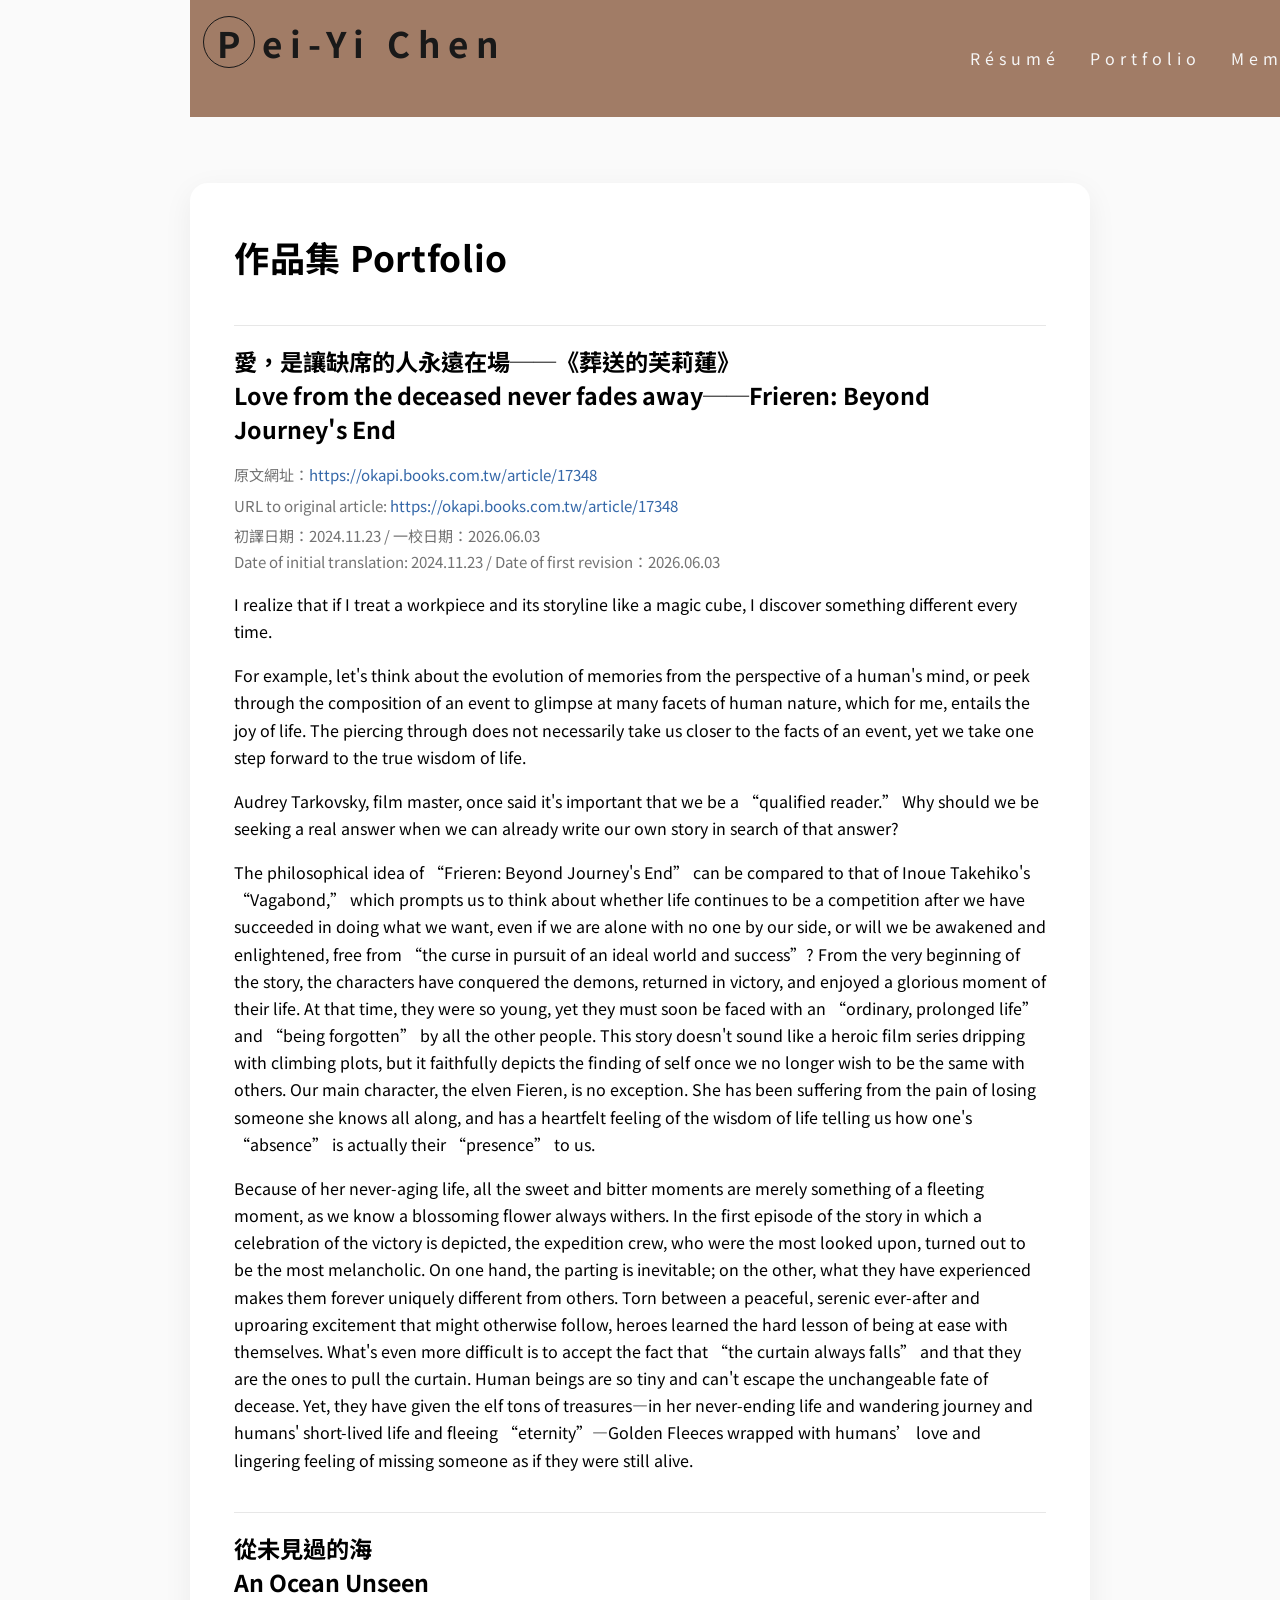
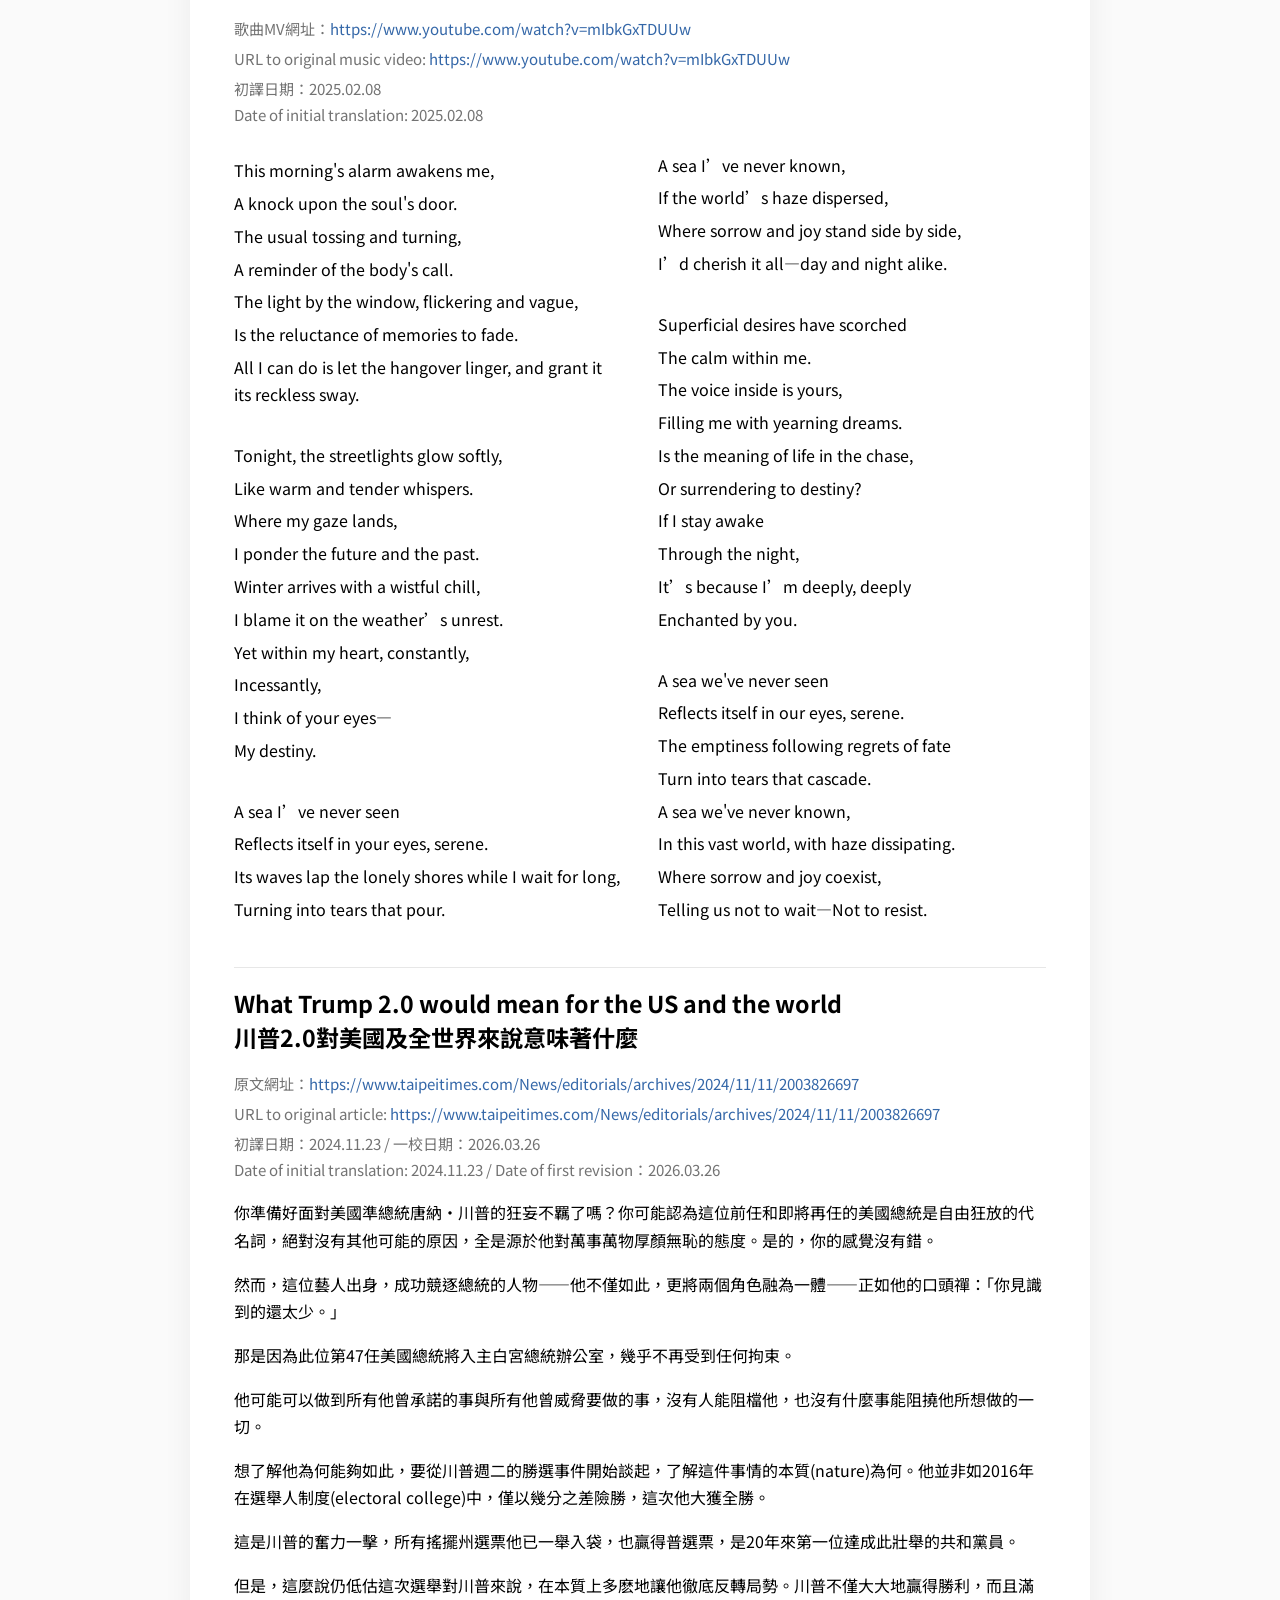
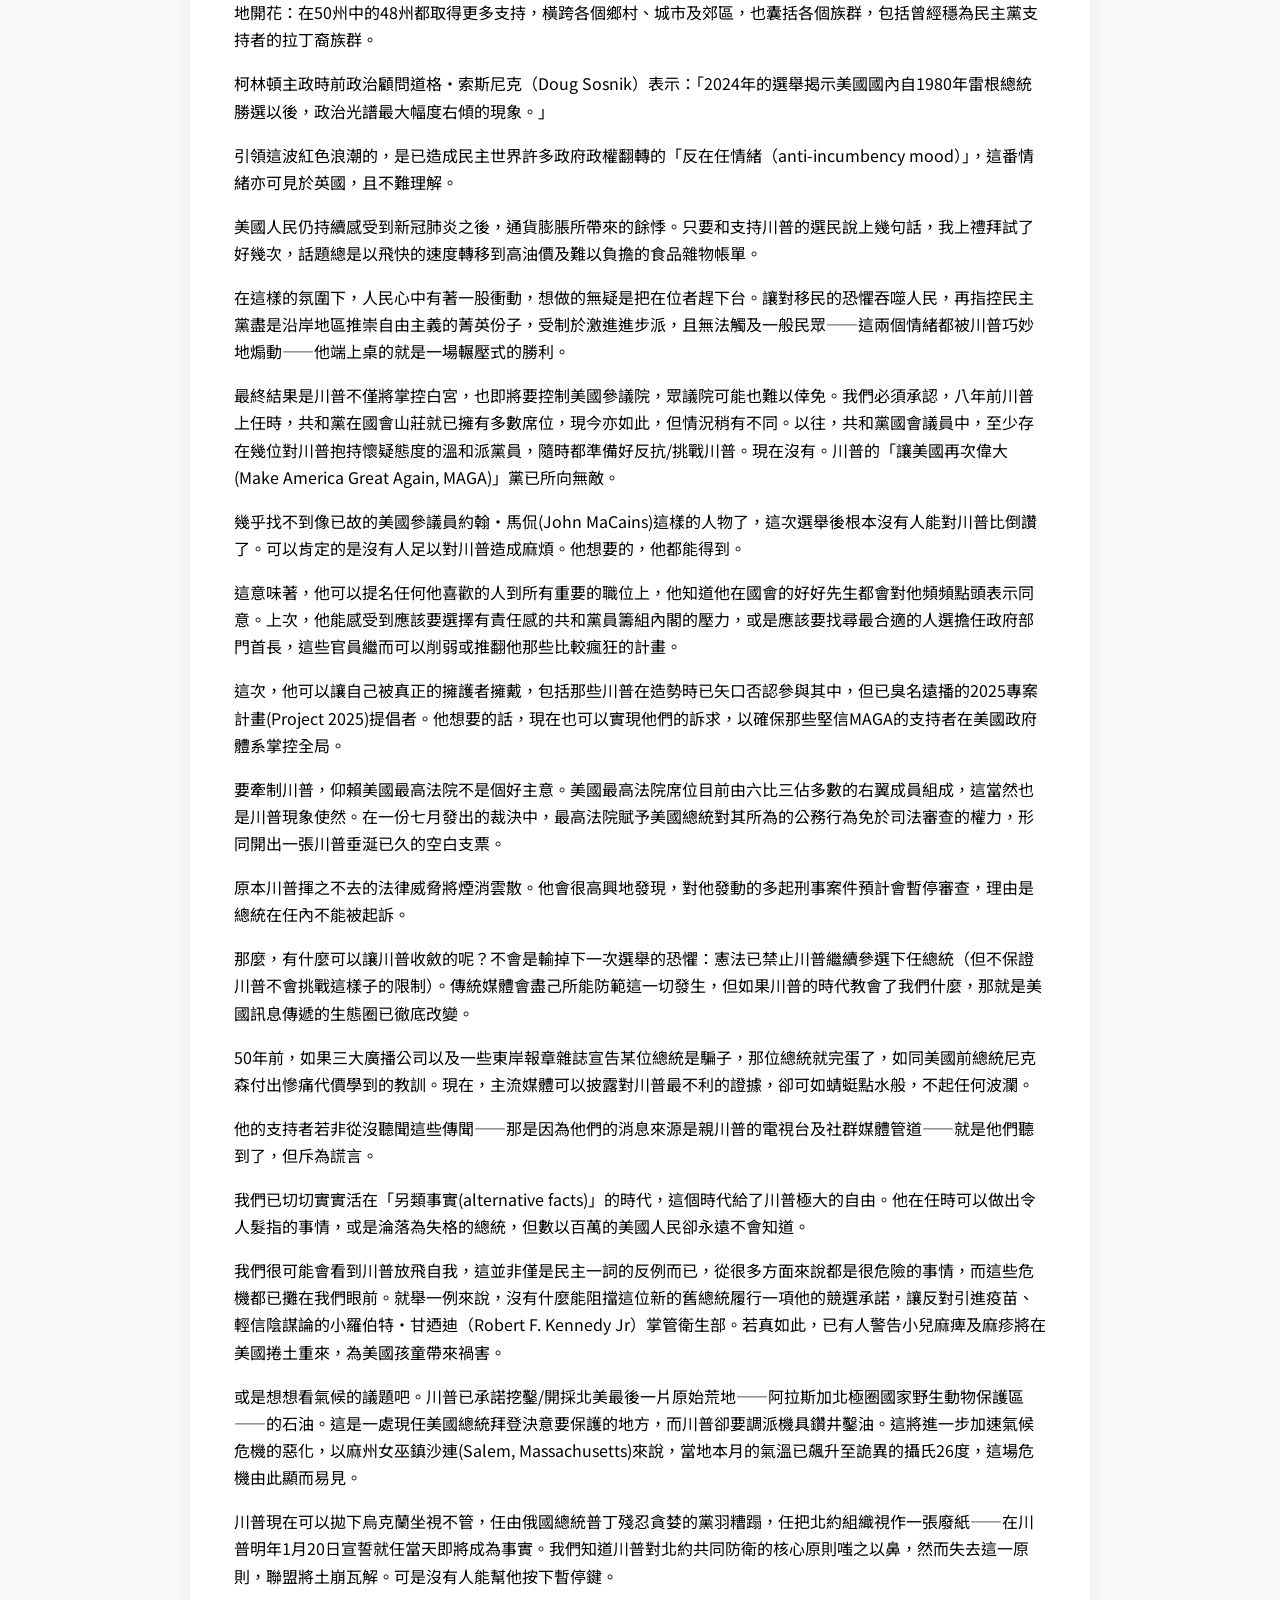
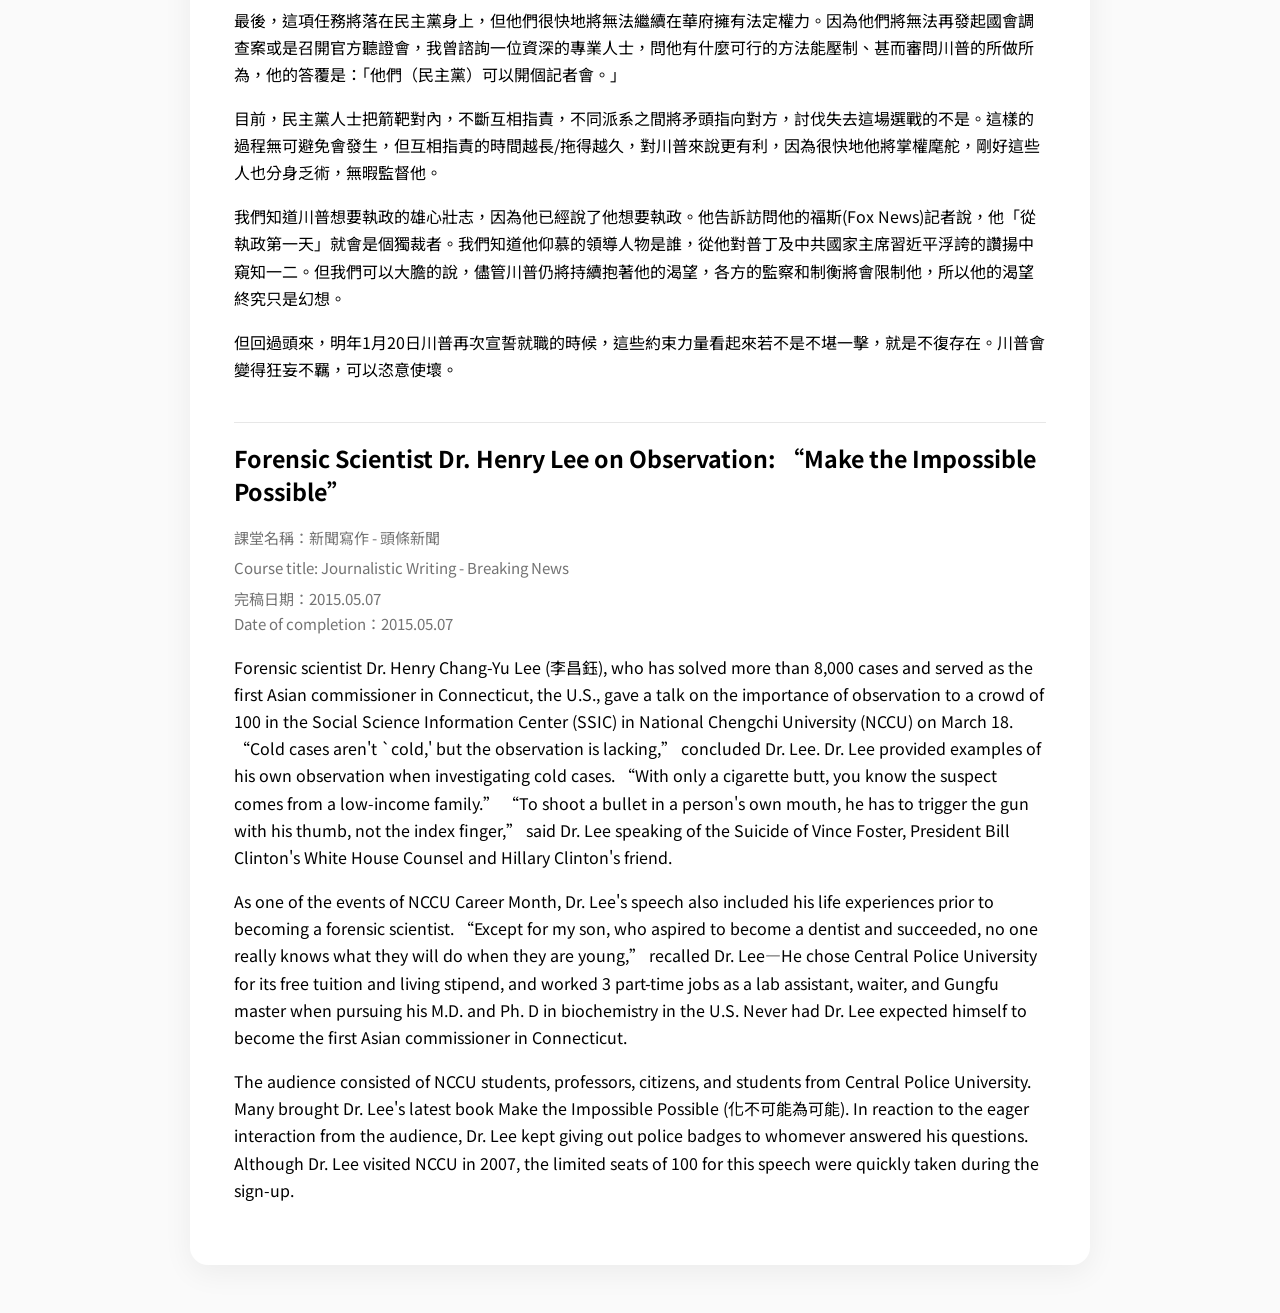
==== commit f8e6b188: "remove original content" ====
--- a/portfolio.html
+++ b/portfolio.html
@@ -5,25 +5,34 @@
   <meta name="viewport" content="width=device-width, initial-scale=1.0">
   <link rel="stylesheet" href="index.css" />
   <link rel="stylesheet" href="common.css" />
-  <!-- <link rel="stylesheet" href="portfolio.css" /> -->
   <title>作品集 Portfolio</title>
   <style>
 :root { color-scheme: light; }
-body { font-family: -apple-system, BlinkMacSystemFont, "Segoe UI", "Noto Sans TC", "Noto Serif TC", Arial, sans-serif; line-height: 1.65; max-width: 980px; margin: 0 auto; padding: 48px 24px; color: #222; background: #fafafa; }
-main { padding: 44px; border-radius: 18px; box-shadow: 0 8px 30px rgba(0,0,0,.06); }
+body {
+  font-family: -apple-system, BlinkMacSystemFont, "Segoe UI", "Noto Sans", "Noto Sans TC", Arial, sans-serif;
+  line-height: 1.7;
+  max-width: 900px;
+  margin: 0 auto;
+  padding: 48px 24px;
+  color: #222;
+  background: #fafafa;
+}
+main {
+  background: #fff;
+  padding: 44px;
+  border-radius: 18px;
+  box-shadow: 0 8px 30px rgba(0,0,0,.06);
+}
 h1 { font-size: 2.2rem; margin: 0 0 2rem; letter-spacing: .02em; }
 h2 { font-size: 1.45rem; line-height: 1.45; margin: 2.4rem 0 1rem; padding-top: 1.2rem; border-top: 1px solid #e7e7e7; }
 a { color: #3467a8; word-break: break-word; }
 .meta { color: #737373; font-size: .94rem; margin: .3rem 0; }
-.translation { display: grid; grid-template-columns: 1fr 1fr; gap: 18px; margin: 1.1rem 0; align-items: start; }
-.translation p { margin: 0; }
-.source { font-family: "Noto Serif TC", "PingFang TC", serif; }
-.target { color: #333; }
-.lyrics-grid { display: grid; grid-template-columns: 1fr; gap: 0; margin: 1.5rem 0; }
-.lyric { margin: .35rem 0; }
-.stanza-break { height: 1.2rem; }
+.paragraph-block { margin: 1.05rem 0; }
+.lyrics { margin: 1.5rem 0; columns: 2 280px; column-gap: 36px; }
+.lyric-line { break-inside: avoid; margin: .35rem 0; }
+.stanza-break { height: 1.4rem; break-inside: avoid; }
 .muted { color: #737373; }
-@media (max-width: 760px) { main { padding: 26px; } .translation { grid-template-columns: 1fr; gap: 6px; border-left: 3px solid #eee; padding-left: 14px; } body { padding: 20px 12px; } }
+@media (max-width: 760px) { body { padding: 20px 12px; } main { padding: 26px; } .lyrics { columns: 1; } }
 @media print { body { background: white; padding: 0; } main { box-shadow: none; padding: 0; } a { color: inherit; } }
 </style>
 </head>
@@ -37,106 +46,105 @@
 <p class="meta">URL to original article: <a href="https://okapi.books.com.tw/article/17348" target="_blank" rel="noopener noreferrer">https://okapi.books.com.tw/article/17348</a></p>
 <p class="meta">初譯日期：2024.11.23 / 一校日期：2026.06.03<br>
 Date of initial translation: 2024.11.23 / Date of first revision：2026.06.03</p>
-<div class="translation"><p class="source">我發現將作品與事件當魔術方塊看，每次看就會有不同發現。</p><p class="target">I realize that if I treat a workpiece and its storyline like a magic cube, I discover something different every time.</p></div>
-<div class="translation"><p class="source">比方從人心來看那些回憶的流變，或從事件中鑽個小孔來看人性的切面，這對我來講都是生之樂趣，它不見得會接近真相，但比較接近我人生想追的真理。</p><p class="target">For example, let&#x27;s think about the evolution of memories from the perspective of a human&#x27;s mind, or peek through the composition of an event to glimpse at many facets of human nature, which for me, entails the joy of life. The piercing through does not necessarily take us closer to the facts of an event, yet we take one step forward to the true wisdom of life.</p></div>
-<div class="translation"><p class="source">如果電影大師塔可夫斯基說當個「合格的讀者」是重要的，那我們何妨一路當個找答案的人，在找答案的過程中，它就是你自己的故事了。</p><p class="target">Audrey Tarkovsky, film master, once said it&#x27;s important that we be a “qualified reader.” Why should we be seeking a real answer when we can already write our own story in search of that answer?</p></div>
-<div class="translation"><p class="source">《葬送的芙莉蓮》的哲思核心直逼井上雄彥的《浪人劍客》：人生成功達標後，是否是一路競逐，甚至感到無人同行的空虛孤獨，還是大夢初醒般走出群體供奉的「理想與成功魔咒」？一開始就是戰勝魔族的強者歸來，登上了他們人生的榮耀時刻，當時都那麼年輕的他們，之後要面對的就是「平凡的漫長」與他人的「遺忘」。這是一個很反高潮的英雄影集，卻真實地在不與他人同的狀態中找回了自我，包括長生不老的精靈主角──芙莉蓮，一路承受認識的人陸續死去後，所能體會的「缺席」如同「在場」的人生真理。</p><p class="target">The philosophical idea of “Frieren: Beyond Journey&#x27;s End” can be compared to that of Inoue Takehiko&#x27;s “Vagabond,” which prompts us to think about whether life continues to be a competition after we have succeeded in doing what we want, even if we are alone with no one by our side, or will we be awakened and enlightened, free from “the curse in pursuit of an ideal world and success”? From the very beginning of the story, the characters have conquered the demons, returned in victory, and enjoyed a glorious moment of their life. At that time, they were so young, yet they must soon be faced with an “ordinary, prolonged life” and “being forgotten” by all the other people. This story doesn&#x27;t sound like a heroic film series dripping with climbing plots, but it faithfully depicts the finding of self once we no longer wish to be the same with others. Our main character, the elven Fieren, is no exception. She has been suffering from the pain of losing someone she knows all along, and has a heartfelt feeling of the wisdom of life telling us how one&#x27;s “absence” is actually their “presence” to us.</p></div>
-<div class="translation"><p class="source">以她不老生命的襯托，所有悲歡離合都是轉瞬間的事，有如花開與落的必然。故事的第一集在慶祝勝利的狂歡中，本是英雄的遠征隊卻是最感寂寥的，一方面離別在即，二方面他們所經歷的也讓他們永遠不同於眾人，卡在平靜與騷動之間，英雄不易的是自處，更難的是接受自己緩慢的「落幕」。然而，渺小的人類有不可逆的宿命，但人類在她沒有人生盡頭的流浪旅程中，卻交給她了數個寶物，都是來自於人類短暫的「不朽」── 來自渺小人類雖死猶生的愛與惦念。</p><p class="target">Because of her never-aging life, all the sweet and bitter moments are merely something of a fleeting moment, as we know a blossoming flower always withers. In the first episode of the story in which a celebration of the victory is depicted, the expedition crew, who were the most looked upon, turned out to be the most melancholic. On one hand, the parting is inevitable; on the other, what they have experienced makes them forever uniquely different from others. Torn between a peaceful, serenic ever-after and uproaring excitement that might otherwise follow, heroes learned the hard lesson of being at ease with themselves. What&#x27;s even more difficult is to accept the fact that “the curtain always falls” and that they are the ones to pull the curtain. Human beings are so tiny and can&#x27;t escape the unchangeable fate of decease. Yet, they have given the elf tons of treasures—in her never-ending life and wandering journey and humans&#x27; short-lived life and fleeing “eternity”—Golden Fleeces wrapped with humans’ love and lingering feeling of missing someone as if they were still alive.</p></div>
+<p class="paragraph-block">I realize that if I treat a workpiece and its storyline like a magic cube, I discover something different every time.</p>
+<p class="paragraph-block">For example, let&#x27;s think about the evolution of memories from the perspective of a human&#x27;s mind, or peek through the composition of an event to glimpse at many facets of human nature, which for me, entails the joy of life. The piercing through does not necessarily take us closer to the facts of an event, yet we take one step forward to the true wisdom of life.</p>
+<p class="paragraph-block">Audrey Tarkovsky, film master, once said it&#x27;s important that we be a “qualified reader.” Why should we be seeking a real answer when we can already write our own story in search of that answer?</p>
+<p class="paragraph-block">The philosophical idea of “Frieren: Beyond Journey&#x27;s End” can be compared to that of Inoue Takehiko&#x27;s “Vagabond,” which prompts us to think about whether life continues to be a competition after we have succeeded in doing what we want, even if we are alone with no one by our side, or will we be awakened and enlightened, free from “the curse in pursuit of an ideal world and success”? From the very beginning of the story, the characters have conquered the demons, returned in victory, and enjoyed a glorious moment of their life. At that time, they were so young, yet they must soon be faced with an “ordinary, prolonged life” and “being forgotten” by all the other people. This story doesn&#x27;t sound like a heroic film series dripping with climbing plots, but it faithfully depicts the finding of self once we no longer wish to be the same with others. Our main character, the elven Fieren, is no exception. She has been suffering from the pain of losing someone she knows all along, and has a heartfelt feeling of the wisdom of life telling us how one&#x27;s “absence” is actually their “presence” to us.</p>
+<p class="paragraph-block">Because of her never-aging life, all the sweet and bitter moments are merely something of a fleeting moment, as we know a blossoming flower always withers. In the first episode of the story in which a celebration of the victory is depicted, the expedition crew, who were the most looked upon, turned out to be the most melancholic. On one hand, the parting is inevitable; on the other, what they have experienced makes them forever uniquely different from others. Torn between a peaceful, serenic ever-after and uproaring excitement that might otherwise follow, heroes learned the hard lesson of being at ease with themselves. What&#x27;s even more difficult is to accept the fact that “the curtain always falls” and that they are the ones to pull the curtain. Human beings are so tiny and can&#x27;t escape the unchangeable fate of decease. Yet, they have given the elf tons of treasures—in her never-ending life and wandering journey and humans&#x27; short-lived life and fleeing “eternity”—Golden Fleeces wrapped with humans’ love and lingering feeling of missing someone as if they were still alive.</p>
 <h2>從未見過的海<br>An Ocean Unseen</h2>
 <p class="meta">歌曲MV網址：<a href="https://www.youtube.com/watch?v=mIbkGxTDUUw" target="_blank" rel="noopener noreferrer">https://www.youtube.com/watch?v=mIbkGxTDUUw</a></p>
 <p class="meta">URL to original music video: <a href="https://www.youtube.com/watch?v=mIbkGxTDUUw" target="_blank" rel="noopener noreferrer">https://www.youtube.com/watch?v=mIbkGxTDUUw</a></p>
 <p class="meta">初譯日期：2025.02.08<br>
 Date of initial translation: 2025.02.08</p>
-<div class="lyrics-grid">
-<div class="translation lyric"><p class="source">今早的鬧鐘喚醒</p><p class="target">This morning&#x27;s alarm awakens me,</p></div>
-<div class="translation lyric"><p class="source">是對靈魂的敲擊</p><p class="target">A knock upon the soul&#x27;s door.</p></div>
-<div class="translation lyric"><p class="source">如常的翻來覆去</p><p class="target">The usual tossing and turning,</p></div>
-<div class="translation lyric"><p class="source">是對軀體的提醒</p><p class="target">A reminder of the body&#x27;s call.</p></div>
-<div class="translation lyric"><p class="source">窗邊光線撲朔迷離</p><p class="target">The light by the window, flickering and vague,</p></div>
-<div class="translation lyric"><p class="source">是回憶不甘離去</p><p class="target">Is the reluctance of memories to fade.</p></div>
-<div class="translation lyric"><p class="source">只能讓宿醉肆意</p><p class="target">All I can do is let the hangover linger, and grant it its reckless sway.</p></div>
+<section class="lyrics">
+<p class="lyric-line">This morning&#x27;s alarm awakens me,</p>
+<p class="lyric-line">A knock upon the soul&#x27;s door.</p>
+<p class="lyric-line">The usual tossing and turning,</p>
+<p class="lyric-line">A reminder of the body&#x27;s call.</p>
+<p class="lyric-line">The light by the window, flickering and vague,</p>
+<p class="lyric-line">Is the reluctance of memories to fade.</p>
+<p class="lyric-line">All I can do is let the hangover linger, and grant it its reckless sway.</p>
 <div class="stanza-break"></div>
-<div class="translation lyric"><p class="source">今夜的街邊燈火</p><p class="target">Tonight, the streetlights glow softly,</p></div>
-<div class="translation lyric"><p class="source">是溫熱的耳語</p><p class="target">Like warm and tender whispers.</p></div>
-<div class="translation lyric"><p class="source">目光的到達之地</p><p class="target">Where my gaze lands,</p></div>
-<div class="translation lyric"><p class="source">想著未來和過去</p><p class="target">I ponder the future and the past.</p></div>
-<div class="translation lyric"><p class="source">冬天來臨而惆悵心情</p><p class="target">Winter arrives with a wistful chill,</p></div>
-<div class="translation lyric"><p class="source">怪罪天氣不穩定</p><p class="target">I blame it on the weather’s unrest.</p></div>
-<div class="translation lyric"><p class="source">可是心裡一直</p><p class="target">Yet within my heart, constantly,</p></div>
-<div class="translation lyric"><p class="source">一直想起</p><p class="target">Incessantly,</p></div>
-<div class="translation lyric"><p class="source">想起你的雙眼</p><p class="target">I think of your eyes—</p></div>
-<div class="translation lyric"><p class="source">我的宿命</p><p class="target">My destiny.</p></div>
+<p class="lyric-line">Tonight, the streetlights glow softly,</p>
+<p class="lyric-line">Like warm and tender whispers.</p>
+<p class="lyric-line">Where my gaze lands,</p>
+<p class="lyric-line">I ponder the future and the past.</p>
+<p class="lyric-line">Winter arrives with a wistful chill,</p>
+<p class="lyric-line">I blame it on the weather’s unrest.</p>
+<p class="lyric-line">Yet within my heart, constantly,</p>
+<p class="lyric-line">Incessantly,</p>
+<p class="lyric-line">I think of your eyes—</p>
+<p class="lyric-line">My destiny.</p>
 <div class="stanza-break"></div>
-<div class="translation lyric"><p class="source">從未見過的海</p><p class="target">A sea I’ve never seen</p></div>
-<div class="translation lyric"><p class="source">在你眼裡浮現出來</p><p class="target">Reflects itself in your eyes, serene.</p></div>
-<div class="translation lyric"><p class="source">拍打著寂寞等待</p><p class="target">Its waves lap the lonely shores while I wait for long,</p></div>
-<div class="translation lyric"><p class="source">變成眼淚流了下來</p><p class="target">Turning into tears that pour.</p></div>
-<div class="translation lyric"><p class="source">從未見過的海</p><p class="target">A sea I’ve never known,</p></div>
-<div class="translation lyric"><p class="source">若是天地雲煙消散</p><p class="target">If the world’s haze dispersed,</p></div>
-<div class="translation lyric"><p class="source">悲傷與快樂並排</p><p class="target">Where sorrow and joy stand side by side,</p></div>
-<div class="translation lyric"><p class="source">不分晝夜我全部都愛</p><p class="target">I’d cherish it all—day and night alike.</p></div>
+<p class="lyric-line">A sea I’ve never seen</p>
+<p class="lyric-line">Reflects itself in your eyes, serene.</p>
+<p class="lyric-line">Its waves lap the lonely shores while I wait for long,</p>
+<p class="lyric-line">Turning into tears that pour.</p>
+<p class="lyric-line">A sea I’ve never known,</p>
+<p class="lyric-line">If the world’s haze dispersed,</p>
+<p class="lyric-line">Where sorrow and joy stand side by side,</p>
+<p class="lyric-line">I’d cherish it all—day and night alike.</p>
 <div class="stanza-break"></div>
-<div class="translation lyric"><p class="source">外在的慾望讓我</p><p class="target">Superficial desires have scorched</p></div>
-<div class="translation lyric"><p class="source">燒傷了平靜</p><p class="target">The calm within me.</p></div>
-<div class="translation lyric"><p class="source">內在的聲音是你</p><p class="target">The voice inside is yours,</p></div>
-<div class="translation lyric"><p class="source">給我的憧憬</p><p class="target">Filling me with yearning dreams.</p></div>
-<div class="translation lyric"><p class="source">活著的意義在於追尋</p><p class="target">Is the meaning of life in the chase,</p></div>
-<div class="translation lyric"><p class="source">還是聽從命運</p><p class="target">Or surrendering to destiny?</p></div>
-<div class="translation lyric"><p class="source">如果夜裡的我</p><p class="target">If I stay awake</p></div>
-<div class="translation lyric"><p class="source">保持清醒</p><p class="target">Through the night,</p></div>
-<div class="translation lyric"><p class="source">那就是對你</p><p class="target">It’s because I’m deeply, deeply</p></div>
-<div class="translation lyric"><p class="source">深深著迷</p><p class="target">Enchanted by you.</p></div>
+<p class="lyric-line">Superficial desires have scorched</p>
+<p class="lyric-line">The calm within me.</p>
+<p class="lyric-line">The voice inside is yours,</p>
+<p class="lyric-line">Filling me with yearning dreams.</p>
+<p class="lyric-line">Is the meaning of life in the chase,</p>
+<p class="lyric-line">Or surrendering to destiny?</p>
+<p class="lyric-line">If I stay awake</p>
+<p class="lyric-line">Through the night,</p>
+<p class="lyric-line">It’s because I’m deeply, deeply</p>
+<p class="lyric-line">Enchanted by you.</p>
 <div class="stanza-break"></div>
-<div class="translation lyric"><p class="source">從未見過的海</p><p class="target">A sea we&#x27;ve never seen</p></div>
-<div class="translation lyric"><p class="source">在我們眼裡浮現出來</p><p class="target">Reflects itself in our eyes, serene.</p></div>
-<div class="translation lyric"><p class="source">命運的遺憾空白</p><p class="target">The emptiness following regrets of fate</p></div>
-<div class="translation lyric"><p class="source">變成眼淚流了下來</p><p class="target">Turn into tears that cascade.</p></div>
-<div class="translation lyric"><p class="source">從未見過的海</p><p class="target">A sea we&#x27;ve never known,</p></div>
-<div class="translation lyric"><p class="source">茫茫天地雲煙消散</p><p class="target">In this vast world, with haze dissipating.</p></div>
-<div class="translation lyric"><p class="source">悲傷與快樂同在</p><p class="target">Where sorrow and joy coexist,</p></div>
-<div class="translation lyric"><p class="source">告訴我們不要再等待</p><p class="target">Telling us not to wait—Not to resist.</p></div>
-</div>
+<p class="lyric-line">A sea we&#x27;ve never seen</p>
+<p class="lyric-line">Reflects itself in our eyes, serene.</p>
+<p class="lyric-line">The emptiness following regrets of fate</p>
+<p class="lyric-line">Turn into tears that cascade.</p>
+<p class="lyric-line">A sea we&#x27;ve never known,</p>
+<p class="lyric-line">In this vast world, with haze dissipating.</p>
+<p class="lyric-line">Where sorrow and joy coexist,</p>
+<p class="lyric-line">Telling us not to wait—Not to resist.</p>
+</section>
 <h2>What Trump 2.0 would mean for the US and the world<br>川普2.0對美國及全世界來說意味著什麼</h2>
 <p class="meta">原文網址：<a href="https://www.taipeitimes.com/News/editorials/archives/2024/11/11/2003826697" target="_blank" rel="noopener noreferrer">https://www.taipeitimes.com/News/editorials/archives/2024/11/11/2003826697</a></p>
 <p class="meta">URL to original article: <a href="https://www.taipeitimes.com/News/editorials/archives/2024/11/11/2003826697" target="_blank" rel="noopener noreferrer">https://www.taipeitimes.com/News/editorials/archives/2024/11/11/2003826697</a></p>
 <p class="meta">初譯日期：2024.11.23 / 一校日期：2026.03.26<br>
-Date of initial translation: 2024.11.23 / Date of first revision：2026.03.26</p>
-<div class="translation"><p class="source">你準備好面對美國準總統唐納・川普的狂妄不羈了嗎？你可能認為這位前任和即將再任的美國總統是自由狂放的代名詞，絕對沒有其他可能的原因，全是源於他對萬事萬物厚顏無恥的態度。是的，你的感覺沒有錯。</p><p class="target">Are you ready for US president-elect Donald Trump unbound? You might have thought the former and future president was already pretty unrestrained, not least because Trump has never shown anything but brazen disrespect for boundaries or limits of any kind, and you would be right.</p></div>
-<div class="translation"><p class="source">然而，這位藝人出身，成功競逐總統的人物——他不僅如此，更將兩個角色融為一體——正如他的口頭禪：「你見識到的還太少。」</p><p class="target">However, as an earlier entertainer turned president — and Trump combines the two roles — liked to say: “You ain’t seen nothing yet.”</p></div>
-<div class="translation"><p class="source">那是因為此位第47任美國總統將入主白宮總統辦公室，幾乎不再受到任何拘束。</p><p class="target">That is because the 47th US president would enter the Oval Office free of almost all constraints.</p></div>
-<div class="translation"><p class="source">他可能可以做到所有他曾承諾的事與所有他曾威脅要做的事，沒有人能阻檔他，也沒有什麼事能阻撓他所想做的一切。</p><p class="target">He would be able to do all that he promised and all that he threatened, with almost nothing and no one to stand in his way.</p></div>
-<div class="translation"><p class="source">想了解他為何能夠如此，要從川普週二的勝選事件開始談起，了解這件事情的本質(nature)為何。他並非如2016年在選舉人制度(electoral college)中，僅以幾分之差險勝，這次他大獲全勝。</p><p class="target">To understand why, it pays to start with the nature of the win he secured on Tuesday. He did not eke out a narrow victory on points, as he did when he squeaked through the electoral college in 2016.</p></div>
-<div class="translation"><p class="source">這是川普的奮力一擊，所有搖擺州選票他已一舉入袋，也贏得普選票，是20年來第一位達成此壯舉的共和黨員。</p><p class="target">This was a knockout that has Trump on course to bag every one of the battleground states and to be the winner of the popular vote, the first Republican to pull off that feat in 20 years.</p></div>
-<div class="translation"><p class="source">但是，這麼說仍低估這次選舉對川普來說，在本質上多麽地讓他徹底反轉局勢。川普不僅大大地贏得勝利，而且滿地開花：在50州中的48州都取得更多支持，橫跨各個鄉村、城市及郊區，也囊括各個族群，包括曾經穩為民主黨支持者的拉丁裔族群。</p><p class="target">However, even that is to understate the transformational nature of this election. Trump won big and everywhere: gaining ground in 48 of the 50 states, in counties rural, urban and suburban, across almost every demographic, including groups such as Hispanic voters, who were once reliably Democratic.</p></div>
-<div class="translation"><p class="source">柯林頓主政時前政治顧問道格・索斯尼克（Doug Sosnik）表示：「2024年的選舉揭示美國國內自1980年雷根總統勝選以後，政治光譜最大幅度右傾的現象。」</p><p class="target">“The 2024 election marks the biggest shift to the right in our country since Ronald Reagan’s victory in 1980,” said Doug Sosnik, a former political adviser in Bill Clinton’s White House.</p></div>
-<div class="translation"><p class="source">引領這波紅色浪潮的，是已造成民主世界許多政府政權翻轉的「反在任情緒（anti-incumbency mood）」，這番情緒亦可見於英國，且不難理解。</p><p class="target">What drove that red wave was the same anti-incumbency mood that has toppled governments all over the democratic world, including in the UK, and it is not too hard to explain.</p></div>
-<div class="translation"><p class="source">美國人民仍持續感受到新冠肺炎之後，通貨膨脹所帶來的餘悸。只要和支持川普的選民說上幾句話，我上禮拜試了好幾次，話題總是以飛快的速度轉移到高油價及難以負擔的食品雜物帳單。</p><p class="target">Americans are still feeling the hangover of the inflation shock that followed the COVID-19 pandemic. Any conversation with a Trump voter, and I had many last week, would rapidly turn to high gas prices and unsustainable grocery bills.</p></div>
-<div class="translation"><p class="source">在這樣的氛圍下，人民心中有著一股衝動，想做的無疑是把在位者趕下台。讓對移民的恐懼吞噬人民，再指控民主黨盡是沿岸地區推崇自由主義的菁英份子，受制於激進進步派，且無法觸及一般民眾——這兩個情緒都被川普巧妙地煽動——他端上桌的就是一場輾壓式的勝利。</p><p class="target">In that climate, the impulse is to kick out the party in charge. Throw in fear of migrants and the accusation that Democrats are the party of the liberal coastal elites, in thrall to the progressive fringes and out of touch with ordinary people — both sentiments expertly inflamed by Trump — and you have the ingredients for a crushing defeat.</p></div>
-<div class="translation"><p class="source">最終結果是川普不僅將掌控白宮，也即將要控制美國參議院，眾議院可能也難以倖免。我們必須承認，八年前川普上任時，共和黨在國會山莊就已擁有多數席位，現今亦如此，但情況稍有不同。以往，共和黨國會議員中，至少存在幾位對川普抱持懷疑態度的溫和派黨員，隨時都準備好反抗/挑戰川普。現在沒有。川普的「讓美國再次偉大(Make America Great Again, MAGA)」黨已所向無敵。</p><p class="target">The result is that Trump would have control not only of the White House, but also the Senate and most likely the House of Representatives as well. Admittedly, Republicans had majorities on Capitol Hill when Trump took office eight years ago too, but here is the difference. Back then, there were at least a few moderate, Trump-skeptic Republicans in Congress ready to defy the president. Not now. Trump’s hold on what has become the Make America Great Again (MAGA) party is total.</p></div>
-<div class="translation"><p class="source">幾乎找不到像已故的美國參議員約翰・馬侃(John MaCains)這樣的人物了，這次選舉後根本沒有人能對川普比倒讚了。可以肯定的是沒有人足以對川普造成麻煩。他想要的，他都能得到。</p><p class="target">There are next to no late US senator John McCains to give Trump the thumbs-down this time, certainly not enough to cause him trouble. What he wants, he would get.</p></div>
-<div class="translation"><p class="source">這意味著，他可以提名任何他喜歡的人到所有重要的職位上，他知道他在國會的好好先生都會對他頻頻點頭表示同意。上次，他能感受到應該要選擇有責任感的共和黨員籌組內閣的壓力，或是應該要找尋最合適的人選擔任政府部門首長，這些官員繼而可以削弱或推翻他那些比較瘋狂的計畫。</p><p class="target">This means he can nominate whoever he likes to all the key posts, knowing his yes-men in the Senate would give him the confirming nod. Last time, he felt pressure to appoint responsible Republicans to his Cabinet or to head federal agencies, officials who then went on to dilute or even thwart his wilder schemes.</p></div>
-<div class="translation"><p class="source">這次，他可以讓自己被真正的擁護者擁戴，包括那些川普在造勢時已矢口否認參與其中，但已臭名遠播的2025專案計畫(Project 2025)提倡者。他想要的話，現在也可以實現他們的訴求，以確保那些堅信MAGA的支持者在美國政府體系掌控全局。</p><p class="target">This time he can surround himself with true believers, including the apostles of the notorious Project 2025 plan that Trump disavowed during the campaign, but which he is now free to implement — thereby ensuring a full-spectrum takeover by MAGA loyalists of the machinery of the US government.</p></div>
-<div class="translation"><p class="source">要牽制川普，仰賴美國最高法院不是個好主意。美國最高法院席位目前由六比三佔多數的右翼成員組成，這當然也是川普現象使然。在一份七月發出的裁決中，最高法院賦予美國總統對其所為的公務行為免於司法審查的權力，形同開出一張川普垂涎已久的空白支票。</p><p class="target">It is no good looking to the US Supreme Court to act as a restraining hand. Thanks to Trump, that bench now has a six-to-three right-wing majority, and it has already issued the blank check he craved. In a July ruling, the court granted US presidents sweeping immunity for their official acts.</p></div>
-<div class="translation"><p class="source">原本川普揮之不去的法律威脅將煙消雲散。他會很高興地發現，對他發動的多起刑事案件預計會暫停審查，理由是總統在任內不能被起訴。</p><p class="target">The threat of legal jeopardy that once hovered over Trump would melt away. To his delight, the multiple criminal cases against him are set to be suspended, on the principle that a sitting president cannot be indicted.</p></div>
-<div class="translation"><p class="source">那麼，有什麼可以讓川普收斂的呢？不會是輸掉下一次選舉的恐懼：憲法已禁止川普繼續參選下任總統（但不保證川普不會挑戰這樣子的限制）。傳統媒體會盡己所能防範這一切發生，但如果川普的時代教會了我們什麼，那就是美國訊息傳遞的生態圈已徹底改變。</p><p class="target">What, then, would be left to hold Trump in check? It would not be fear of losing the next election: He is constitutionally barred from running again (although you would not bet against him testing that limit too). The conventional media would do their best, but if the Trump era has shown us anything, it is that the information ecosystem of the US has changed utterly.</p></div>
-<div class="translation"><p class="source">50年前，如果三大廣播公司以及一些東岸報章雜誌宣告某位總統是騙子，那位總統就完蛋了，如同美國前總統尼克森付出慘痛代價學到的教訓。現在，主流媒體可以披露對川普最不利的證據，卻可如蜻蜓點水般，不起任何波瀾。</p><p class="target">Fifty years ago, if three broadcast networks and a couple of east coast newspapers declared the president a crook, that president was finished, as former US president Richard Nixon learned to his cost. Now, the mainstream press can reveal the most damning evidence about Trump and it goes nowhere.</p></div>
-<div class="translation"><p class="source">他的支持者若非從沒聽聞這些傳聞——那是因為他們的消息來源是親川普的電視台及社群媒體管道——就是他們聽到了，但斥為謊言。</p><p class="target">His supporters either never hear those revelations — because they get their news from Trump-friendly TV and social media channels — or, if they do, they flatly dismiss them as lies.</p></div>
-<div class="translation"><p class="source">我們已切切實實活在「另類事實(alternative facts)」的時代，這個時代給了川普極大的自由。他在任時可以做出令人髮指的事情，或是淪落為失格的總統，但數以百萬的美國人民卻永遠不會知道。</p><p class="target">We truly live in the age of “alternative facts,” and that gives Trump enormous freedom. He could do heinous things in office, or simply fail as president, and tens of millions of Americans would never know about it.</p></div>
-<div class="translation"><p class="source">我們很可能會看到川普放飛自我，這並非僅是民主一詞的反例而已，從很多方面來說都是很危險的事情，而這些危機都已攤在我們眼前。就舉一例來說，沒有什麼能阻擋這位新的舊總統履行一項他的競選承諾，讓反對引進疫苗、輕信陰謀論的小羅伯特・甘迺迪（Robert F. Kennedy Jr）掌管衛生部。若真如此，已有人警告小兒麻痺及麻疹將在美國捲土重來，為美國孩童帶來禍害。</p><p class="target">The prospect of Trump unchecked is not merely an offense to abstract notions of democracy. It poses multiple dangers, all of them clear and present. To take just one, there is nothing to stop the old-new president making good on his promise to put the anti-vaccine fanatic and conspiracy theorist Robert F. Kennedy Jr in charge of public health. If that happens, there are already warnings that polio or measles could return to afflict American children.</p></div>
-<div class="translation"><p class="source">或是想想看氣候的議題吧。川普已承諾挖鑿/開採北美最後一片原始荒地——阿拉斯加北極圈國家野生動物保護區——的石油。這是一處現任美國總統拜登決意要保護的地方，而川普卻要調派機具鑽井鑿油。這將進一步加速氣候危機的惡化，以麻州女巫鎮沙連(Salem, Massachusetts)來說，當地本月的氣溫已飆升至詭異的攝氏26度，這場危機由此顯而易見。</p><p class="target">Or consider the climate. Trump has promised to extract oil from the last pristine wilderness in North America, Alaska’s Arctic national wildlife refuge. US President Joe Biden had moved to preserve it; Trump would send in the rigs. That would accelerate yet further the climate breakdown, a crisis that was unmistakable that day in Salem, where the temperature reached a weird 26°C this month.</p></div>
-<div class="translation"><p class="source">川普現在可以拋下烏克蘭坐視不管，任由俄國總統普丁殘忍貪婪的黨羽糟蹋，任把北約組織視作一張廢紙——在川普明年1月20日宣誓就任當天即將成為事實。我們知道川普對北約共同防衛的核心原則嗤之以鼻，然而失去這一原則，聯盟將土崩瓦解。可是沒有人能幫他按下暫停鍵。</p><p class="target">Trump is now free to abandon Ukraine to Russian President Vladimir Putin’s wolves, free to make NATO a dead letter — which it would be the day Trump is sworn in on Jan. 20. We know that Trump has contempt for NATO’s core principle of mutual defense. Without that, the alliance falls apart. Yet there is no one to stop him.</p></div>
-<div class="translation"><p class="source">最後，這項任務將落在民主黨身上，但他們很快地將無法繼續在華府擁有法定權力。因為他們將無法再發起國會調查案或是召開官方聽證會，我曾諮詢一位資深的專業人士，問他有什麼可行的方法能壓制、甚而審問川普的所做所為，他的答覆是：「他們（民主黨）可以開個記者會。」</p><p class="target">Ultimately that task would fall to the Democrats. Except they would soon wield no formal power in Washington. I asked one seasoned hand what practical tools the party had to restrain or even scrutinize Trump, given that they would soon lose their current ability to launch congressional investigations and convene official hearings. The answer: “They can hold press conferences.”</p></div>
-<div class="translation"><p class="source">目前，民主黨人士把箭靶對內，不斷互相指責，不同派系之間將矛頭指向對方，討伐失去這場選戰的不是。這樣的過程無可避免會發生，但互相指責的時間越長/拖得越久，對川普來說更有利，因為很快地他將掌權麾舵，剛好這些人也分身乏術，無暇監督他。</p><p class="target">For now, Democrats are turned inward, engaged in a round of recriminations as competing factions blame each other for the loss. That process is inevitable, but the longer it goes on the more it helps Trump, by removing one more check on the power he would soon wield.</p></div>
-<div class="translation"><p class="source">我們知道川普想要執政的雄心壯志，因為他已經說了他想要執政。他告訴訪問他的福斯(Fox News)記者說，他「從執政第一天」就會是個獨裁者。我們知道他仰慕的領導人物是誰，從他對普丁及中共國家主席習近平浮誇的讚揚中窺知一二。但我們可以大膽的說，儘管川普仍將持續抱著他的渴望，各方的監察和制衡將會限制他，所以他的渴望終究只是幻想。</p><p class="target">We know how Trump wants to rule because he has said so, telling a Fox News interviewer he would be a dictator “on day one.” We know which leaders he admires because of the way he gushes over Putin and Chinese President Xi Jinping (習近平). The assumption had always been that these fantasies of his would remain just that, because of the institutional checks and balances that fetter a US president.</p></div>
-<div class="translation"><p class="source">但回過頭來，明年1月20日川普再次宣誓就職的時候，這些約束力量看起來若不是不堪一擊，就是不復存在。川普會變得狂妄不羈，可以恣意使壞。</p><p class="target">However, when Trump renews his oath on Jan. 20, those restraints would look either badly frayed or entirely absent. He would be Trump unbound, free to do his worst.</p></div>
+Date of initial translation: 2024.11.23 / Date of first revision：2026.03.26</p><p class="paragraph-block">你準備好面對美國準總統唐納・川普的狂妄不羈了嗎？你可能認為這位前任和即將再任的美國總統是自由狂放的代名詞，絕對沒有其他可能的原因，全是源於他對萬事萬物厚顏無恥的態度。是的，你的感覺沒有錯。</p>
+<p class="paragraph-block">然而，這位藝人出身，成功競逐總統的人物——他不僅如此，更將兩個角色融為一體——正如他的口頭禪：「你見識到的還太少。」</p>
+<p class="paragraph-block">那是因為此位第47任美國總統將入主白宮總統辦公室，幾乎不再受到任何拘束。</p>
+<p class="paragraph-block">他可能可以做到所有他曾承諾的事與所有他曾威脅要做的事，沒有人能阻檔他，也沒有什麼事能阻撓他所想做的一切。</p>
+<p class="paragraph-block">想了解他為何能夠如此，要從川普週二的勝選事件開始談起，了解這件事情的本質(nature)為何。他並非如2016年在選舉人制度(electoral college)中，僅以幾分之差險勝，這次他大獲全勝。</p>
+<p class="paragraph-block">這是川普的奮力一擊，所有搖擺州選票他已一舉入袋，也贏得普選票，是20年來第一位達成此壯舉的共和黨員。</p>
+<p class="paragraph-block">但是，這麼說仍低估這次選舉對川普來說，在本質上多麽地讓他徹底反轉局勢。川普不僅大大地贏得勝利，而且滿地開花：在50州中的48州都取得更多支持，橫跨各個鄉村、城市及郊區，也囊括各個族群，包括曾經穩為民主黨支持者的拉丁裔族群。</p>
+<p class="paragraph-block">柯林頓主政時前政治顧問道格・索斯尼克（Doug Sosnik）表示：「2024年的選舉揭示美國國內自1980年雷根總統勝選以後，政治光譜最大幅度右傾的現象。」</p>
+<p class="paragraph-block">引領這波紅色浪潮的，是已造成民主世界許多政府政權翻轉的「反在任情緒（anti-incumbency mood）」，這番情緒亦可見於英國，且不難理解。</p>
+<p class="paragraph-block">美國人民仍持續感受到新冠肺炎之後，通貨膨脹所帶來的餘悸。只要和支持川普的選民說上幾句話，我上禮拜試了好幾次，話題總是以飛快的速度轉移到高油價及難以負擔的食品雜物帳單。</p>
+<p class="paragraph-block">在這樣的氛圍下，人民心中有著一股衝動，想做的無疑是把在位者趕下台。讓對移民的恐懼吞噬人民，再指控民主黨盡是沿岸地區推崇自由主義的菁英份子，受制於激進進步派，且無法觸及一般民眾——這兩個情緒都被川普巧妙地煽動——他端上桌的就是一場輾壓式的勝利。</p>
+<p class="paragraph-block">最終結果是川普不僅將掌控白宮，也即將要控制美國參議院，眾議院可能也難以倖免。我們必須承認，八年前川普上任時，共和黨在國會山莊就已擁有多數席位，現今亦如此，但情況稍有不同。以往，共和黨國會議員中，至少存在幾位對川普抱持懷疑態度的溫和派黨員，隨時都準備好反抗/挑戰川普。現在沒有。川普的「讓美國再次偉大(Make America Great Again, MAGA)」黨已所向無敵。</p>
+<p class="paragraph-block">幾乎找不到像已故的美國參議員約翰・馬侃(John MaCains)這樣的人物了，這次選舉後根本沒有人能對川普比倒讚了。可以肯定的是沒有人足以對川普造成麻煩。他想要的，他都能得到。</p>
+<p class="paragraph-block">這意味著，他可以提名任何他喜歡的人到所有重要的職位上，他知道他在國會的好好先生都會對他頻頻點頭表示同意。上次，他能感受到應該要選擇有責任感的共和黨員籌組內閣的壓力，或是應該要找尋最合適的人選擔任政府部門首長，這些官員繼而可以削弱或推翻他那些比較瘋狂的計畫。</p>
+<p class="paragraph-block">這次，他可以讓自己被真正的擁護者擁戴，包括那些川普在造勢時已矢口否認參與其中，但已臭名遠播的2025專案計畫(Project 2025)提倡者。他想要的話，現在也可以實現他們的訴求，以確保那些堅信MAGA的支持者在美國政府體系掌控全局。</p>
+<p class="paragraph-block">要牽制川普，仰賴美國最高法院不是個好主意。美國最高法院席位目前由六比三佔多數的右翼成員組成，這當然也是川普現象使然。在一份七月發出的裁決中，最高法院賦予美國總統對其所為的公務行為免於司法審查的權力，形同開出一張川普垂涎已久的空白支票。</p>
+<p class="paragraph-block">原本川普揮之不去的法律威脅將煙消雲散。他會很高興地發現，對他發動的多起刑事案件預計會暫停審查，理由是總統在任內不能被起訴。</p>
+<p class="paragraph-block">那麼，有什麼可以讓川普收斂的呢？不會是輸掉下一次選舉的恐懼：憲法已禁止川普繼續參選下任總統（但不保證川普不會挑戰這樣子的限制）。傳統媒體會盡己所能防範這一切發生，但如果川普的時代教會了我們什麼，那就是美國訊息傳遞的生態圈已徹底改變。</p>
+<p class="paragraph-block">50年前，如果三大廣播公司以及一些東岸報章雜誌宣告某位總統是騙子，那位總統就完蛋了，如同美國前總統尼克森付出慘痛代價學到的教訓。現在，主流媒體可以披露對川普最不利的證據，卻可如蜻蜓點水般，不起任何波瀾。</p>
+<p class="paragraph-block">他的支持者若非從沒聽聞這些傳聞——那是因為他們的消息來源是親川普的電視台及社群媒體管道——就是他們聽到了，但斥為謊言。</p>
+<p class="paragraph-block">我們已切切實實活在「另類事實(alternative facts)」的時代，這個時代給了川普極大的自由。他在任時可以做出令人髮指的事情，或是淪落為失格的總統，但數以百萬的美國人民卻永遠不會知道。</p>
+<p class="paragraph-block">我們很可能會看到川普放飛自我，這並非僅是民主一詞的反例而已，從很多方面來說都是很危險的事情，而這些危機都已攤在我們眼前。就舉一例來說，沒有什麼能阻擋這位新的舊總統履行一項他的競選承諾，讓反對引進疫苗、輕信陰謀論的小羅伯特・甘迺迪（Robert F. Kennedy Jr）掌管衛生部。若真如此，已有人警告小兒麻痺及麻疹將在美國捲土重來，為美國孩童帶來禍害。</p>
+<p class="paragraph-block">或是想想看氣候的議題吧。川普已承諾挖鑿/開採北美最後一片原始荒地——阿拉斯加北極圈國家野生動物保護區——的石油。這是一處現任美國總統拜登決意要保護的地方，而川普卻要調派機具鑽井鑿油。這將進一步加速氣候危機的惡化，以麻州女巫鎮沙連(Salem, Massachusetts)來說，當地本月的氣溫已飆升至詭異的攝氏26度，這場危機由此顯而易見。</p>
+<p class="paragraph-block">川普現在可以拋下烏克蘭坐視不管，任由俄國總統普丁殘忍貪婪的黨羽糟蹋，任把北約組織視作一張廢紙——在川普明年1月20日宣誓就任當天即將成為事實。我們知道川普對北約共同防衛的核心原則嗤之以鼻，然而失去這一原則，聯盟將土崩瓦解。可是沒有人能幫他按下暫停鍵。</p>
+<p class="paragraph-block">最後，這項任務將落在民主黨身上，但他們很快地將無法繼續在華府擁有法定權力。因為他們將無法再發起國會調查案或是召開官方聽證會，我曾諮詢一位資深的專業人士，問他有什麼可行的方法能壓制、甚而審問川普的所做所為，他的答覆是：「他們（民主黨）可以開個記者會。」</p>
+<p class="paragraph-block">目前，民主黨人士把箭靶對內，不斷互相指責，不同派系之間將矛頭指向對方，討伐失去這場選戰的不是。這樣的過程無可避免會發生，但互相指責的時間越長/拖得越久，對川普來說更有利，因為很快地他將掌權麾舵，剛好這些人也分身乏術，無暇監督他。</p>
+<p class="paragraph-block">我們知道川普想要執政的雄心壯志，因為他已經說了他想要執政。他告訴訪問他的福斯(Fox News)記者說，他「從執政第一天」就會是個獨裁者。我們知道他仰慕的領導人物是誰，從他對普丁及中共國家主席習近平浮誇的讚揚中窺知一二。但我們可以大膽的說，儘管川普仍將持續抱著他的渴望，各方的監察和制衡將會限制他，所以他的渴望終究只是幻想。</p>
+<p class="paragraph-block">但回過頭來，明年1月20日川普再次宣誓就職的時候，這些約束力量看起來若不是不堪一擊，就是不復存在。川普會變得狂妄不羈，可以恣意使壞。</p>
 <h2>Forensic Scientist Dr. Henry Lee on Observation: “Make the Impossible Possible”</h2>
 <p class="meta">課堂名稱：新聞寫作 - 頭條新聞</p>
 <p class="meta">Course title: Journalistic Writing - Breaking News</p>
 <p class="meta">完稿日期：2015.05.07<br>
 Date of completion：2015.05.07</p>
-<p>Forensic scientist Dr. Henry Chang-Yu Lee (李昌鈺), who has solved more than 8,000 cases and served as the first Asian commissioner in Connecticut, the U.S., gave a talk on the importance of observation to a crowd of 100 in the Social Science Information Center (SSIC) in National Chengchi University (NCCU) on March 18. “Cold cases aren&#x27;t ’cold,&#x27; but the observation is lacking,” concluded Dr. Lee. Dr. Lee provided examples of his own observation when investigating cold cases. “With only a cigarette butt, you know the suspect comes from a low-income family.” “To shoot a bullet in a person&#x27;s own mouth, he has to trigger the gun with his thumb, not the index finger,” said Dr. Lee speaking of the Suicide of Vince Foster, President Bill Clinton&#x27;s White House Counsel and Hillary Clinton&#x27;s friend.</p>
-<p>As one of the events of NCCU Career Month, Dr. Lee&#x27;s speech also included his life experiences prior to becoming a forensic scientist. “Except for my son, who aspired to become a dentist and succeeded, no one really knows what they will do when they are young,” recalled Dr. Lee—He chose Central Police University for its free tuition and living stipend, and worked 3 part-time jobs as a lab assistant, waiter, and Gungfu master when pursuing his M.D. and Ph. D in biochemistry in the U.S. Never had Dr. Lee expected himself to become the first Asian commissioner in Connecticut.</p>
-<p>The audience consisted of NCCU students, professors, citizens, and students from Central Police University. Many brought Dr. Lee&#x27;s latest book Make the Impossible Possible (化不可能為可能). In reaction to the eager interaction from the audience, Dr. Lee kept giving out police badges to whomever answered his questions. Although Dr. Lee visited NCCU in 2007, the limited seats of 100 for this speech were quickly taken during the sign-up.</p>
+<p class="paragraph-block">Forensic scientist Dr. Henry Chang-Yu Lee (李昌鈺), who has solved more than 8,000 cases and served as the first Asian commissioner in Connecticut, the U.S., gave a talk on the importance of observation to a crowd of 100 in the Social Science Information Center (SSIC) in National Chengchi University (NCCU) on March 18. “Cold cases aren&#x27;t `cold,&#x27; but the observation is lacking,” concluded Dr. Lee. Dr. Lee provided examples of his own observation when investigating cold cases. “With only a cigarette butt, you know the suspect comes from a low-income family.” “To shoot a bullet in a person&#x27;s own mouth, he has to trigger the gun with his thumb, not the index finger,” said Dr. Lee speaking of the Suicide of Vince Foster, President Bill Clinton&#x27;s White House Counsel and Hillary Clinton&#x27;s friend.</p>
+<p class="paragraph-block">As one of the events of NCCU Career Month, Dr. Lee&#x27;s speech also included his life experiences prior to becoming a forensic scientist. “Except for my son, who aspired to become a dentist and succeeded, no one really knows what they will do when they are young,” recalled Dr. Lee—He chose Central Police University for its free tuition and living stipend, and worked 3 part-time jobs as a lab assistant, waiter, and Gungfu master when pursuing his M.D. and Ph. D in biochemistry in the U.S. Never had Dr. Lee expected himself to become the first Asian commissioner in Connecticut.</p>
+<p class="paragraph-block">The audience consisted of NCCU students, professors, citizens, and students from Central Police University. Many brought Dr. Lee&#x27;s latest book Make the Impossible Possible (化不可能為可能). In reaction to the eager interaction from the audience, Dr. Lee kept giving out police badges to whomever answered his questions. Although Dr. Lee visited NCCU in 2007, the limited seats of 100 for this speech were quickly taken during the sign-up.</p>
 </main>
 </body>
 </html>
